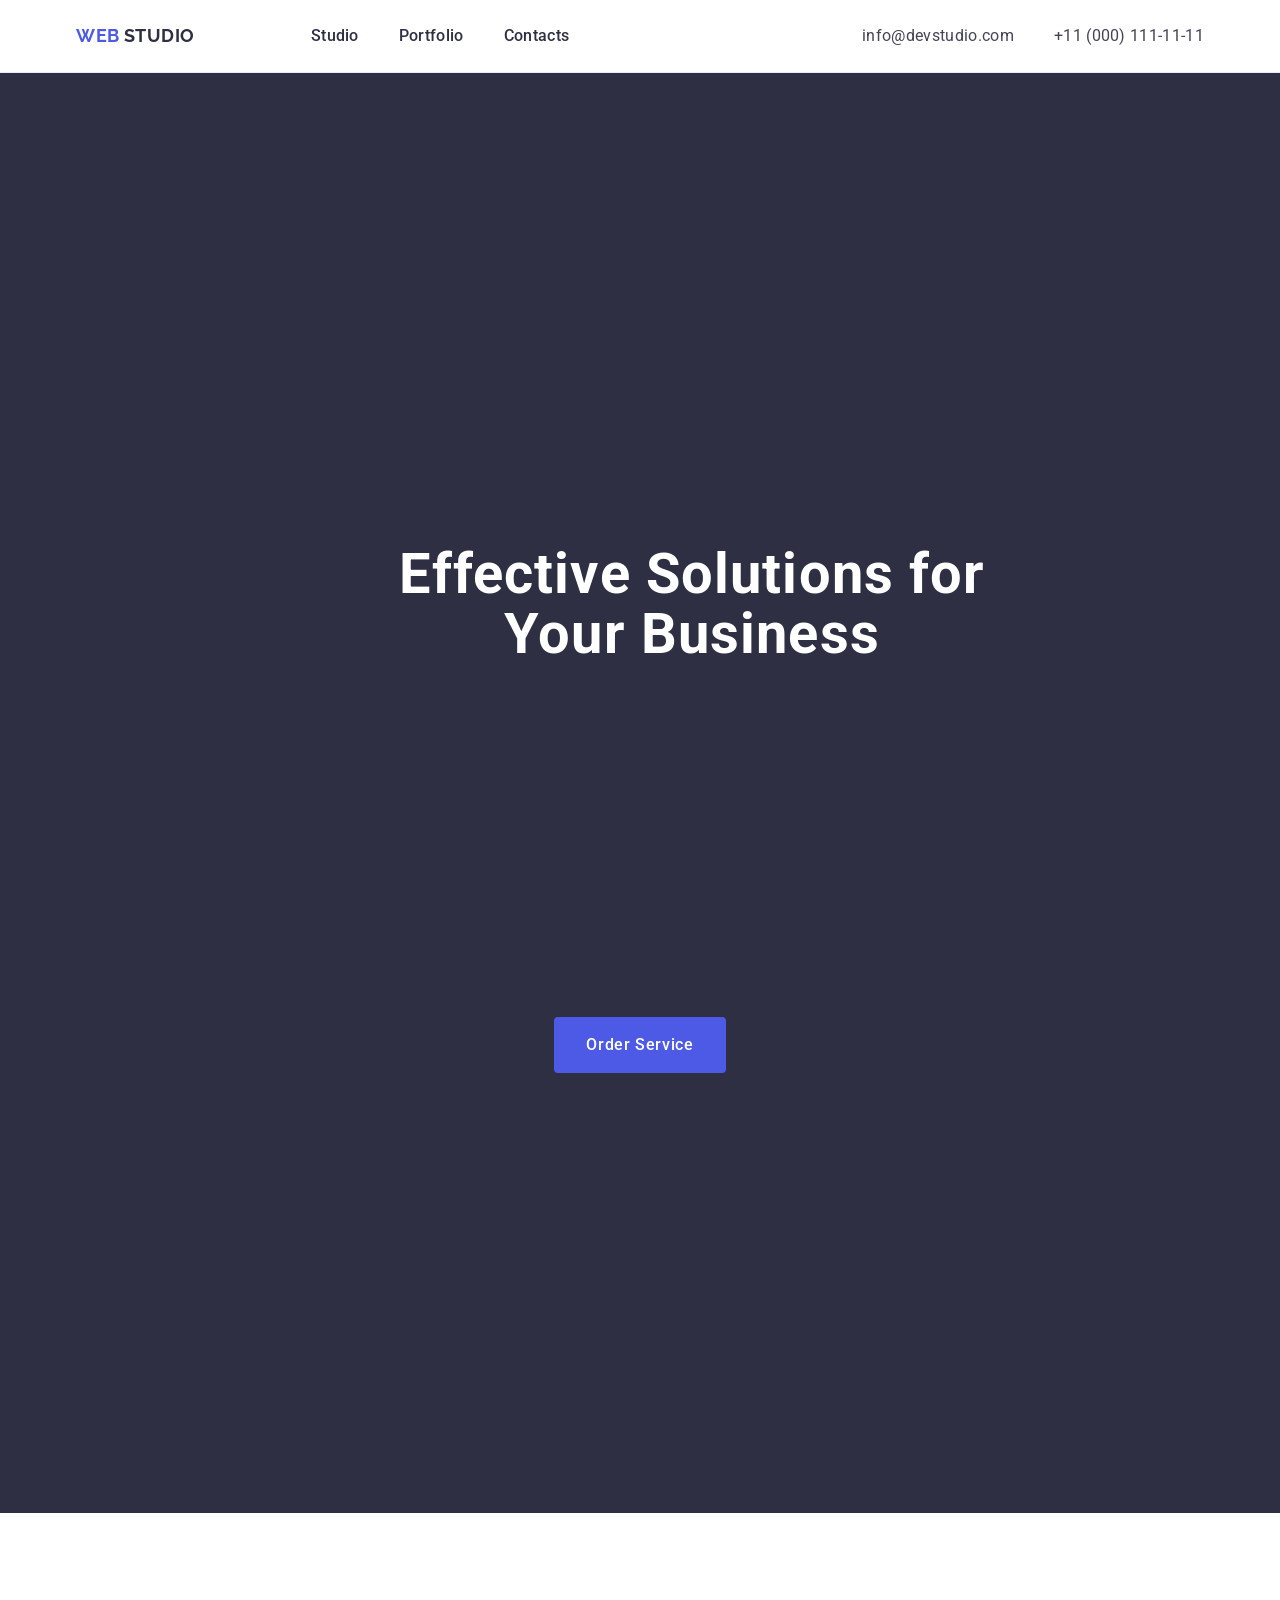
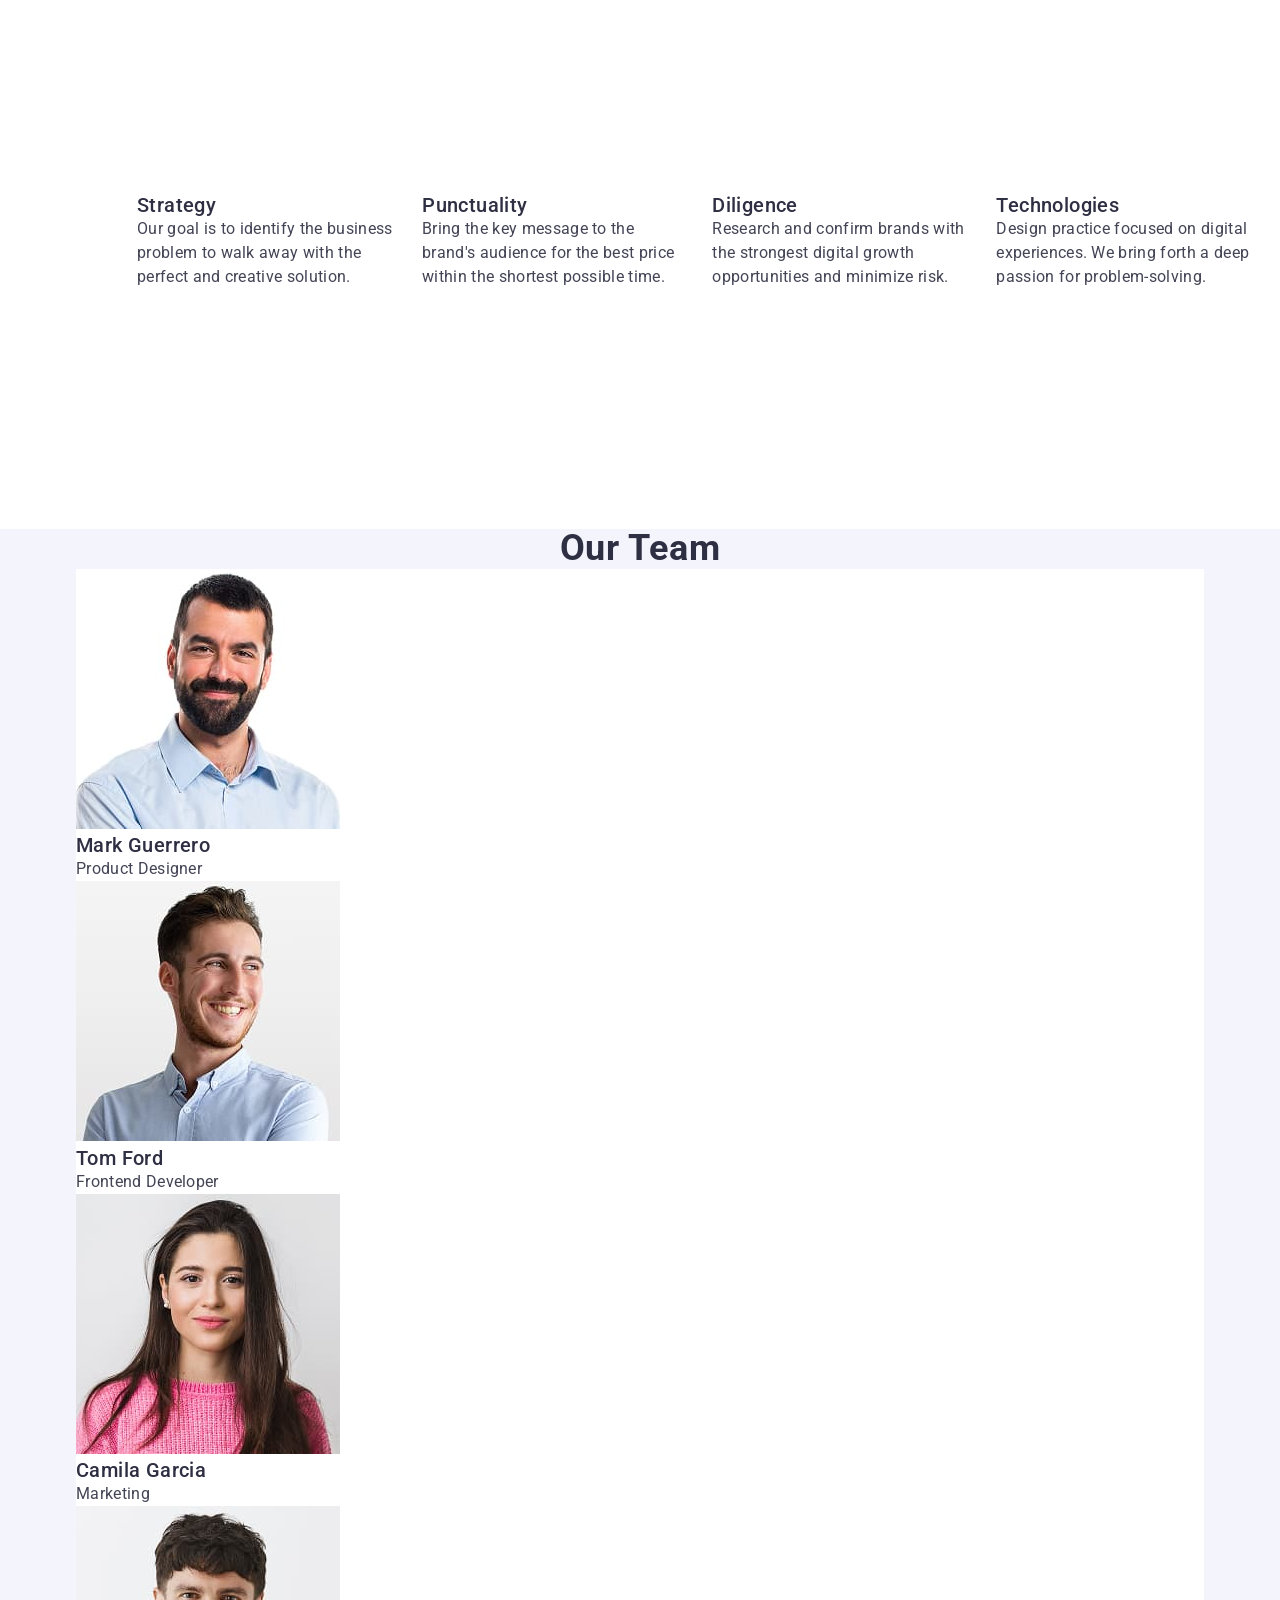
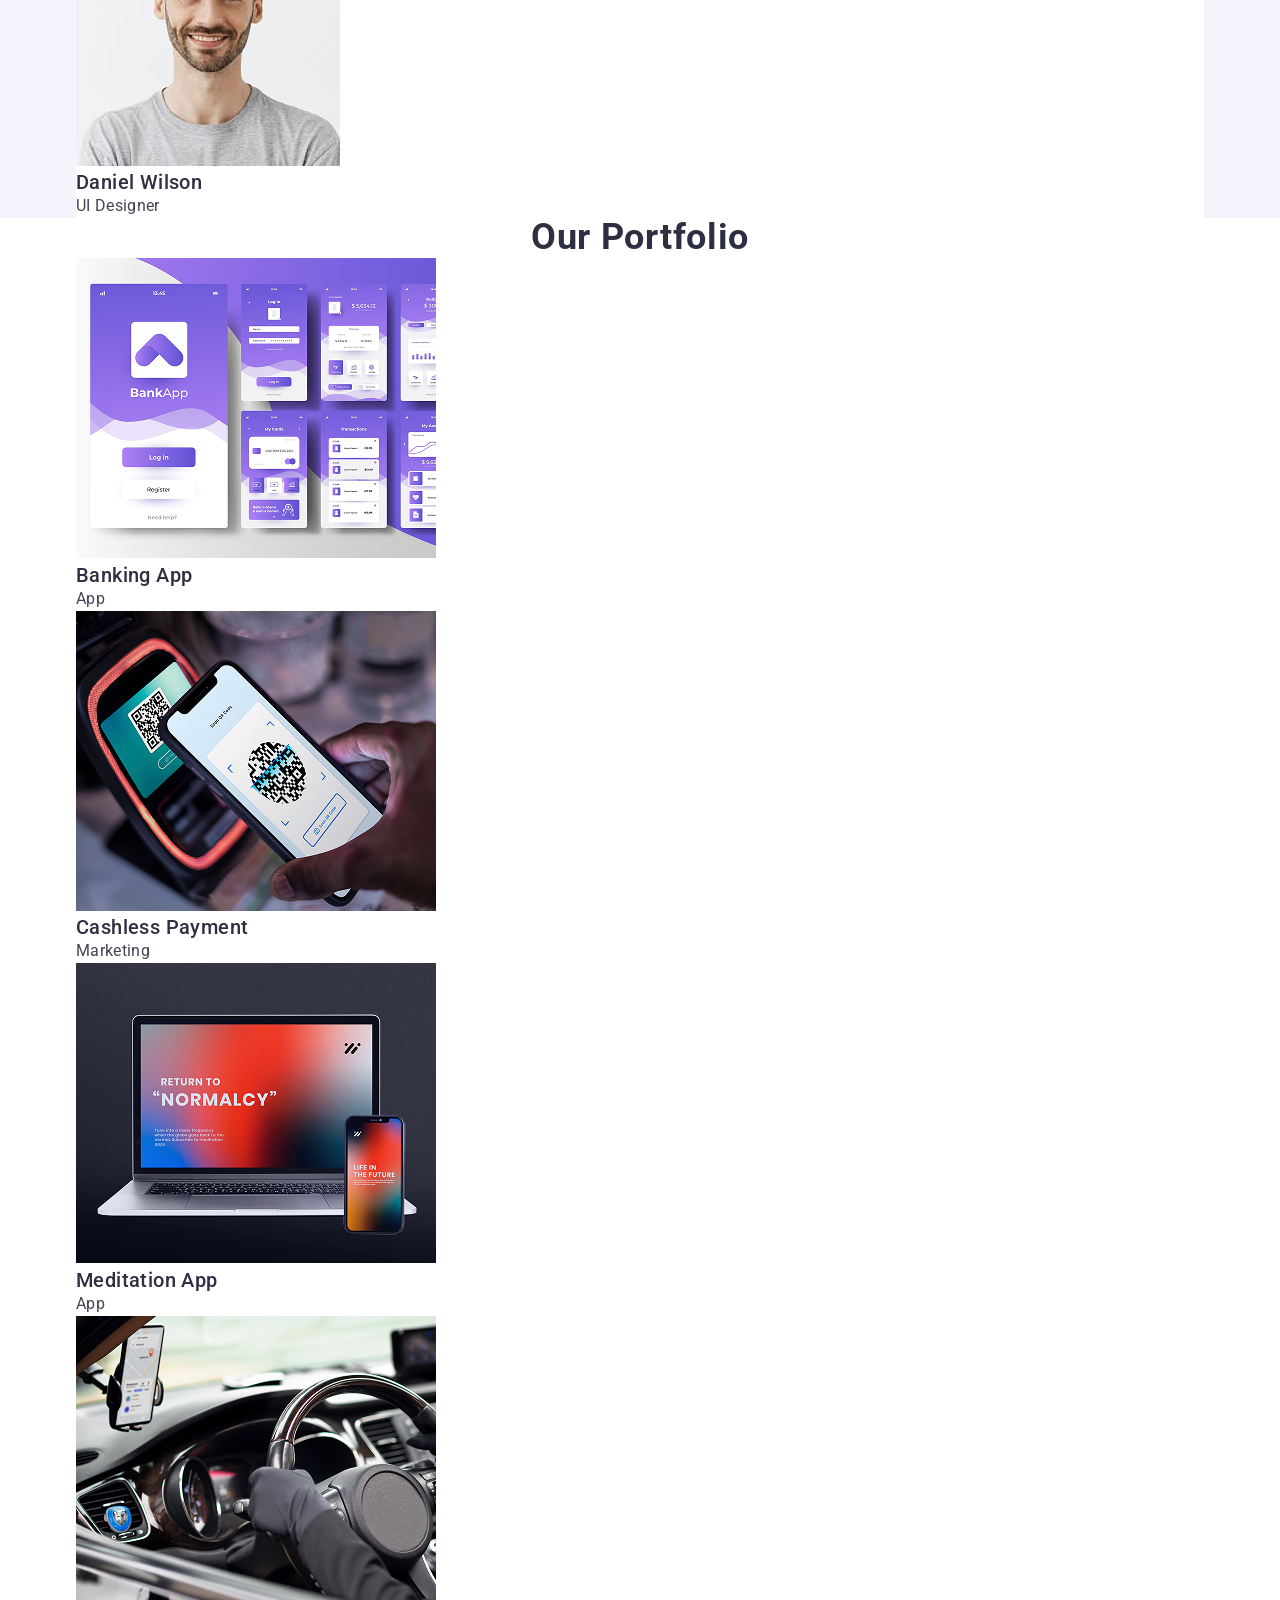
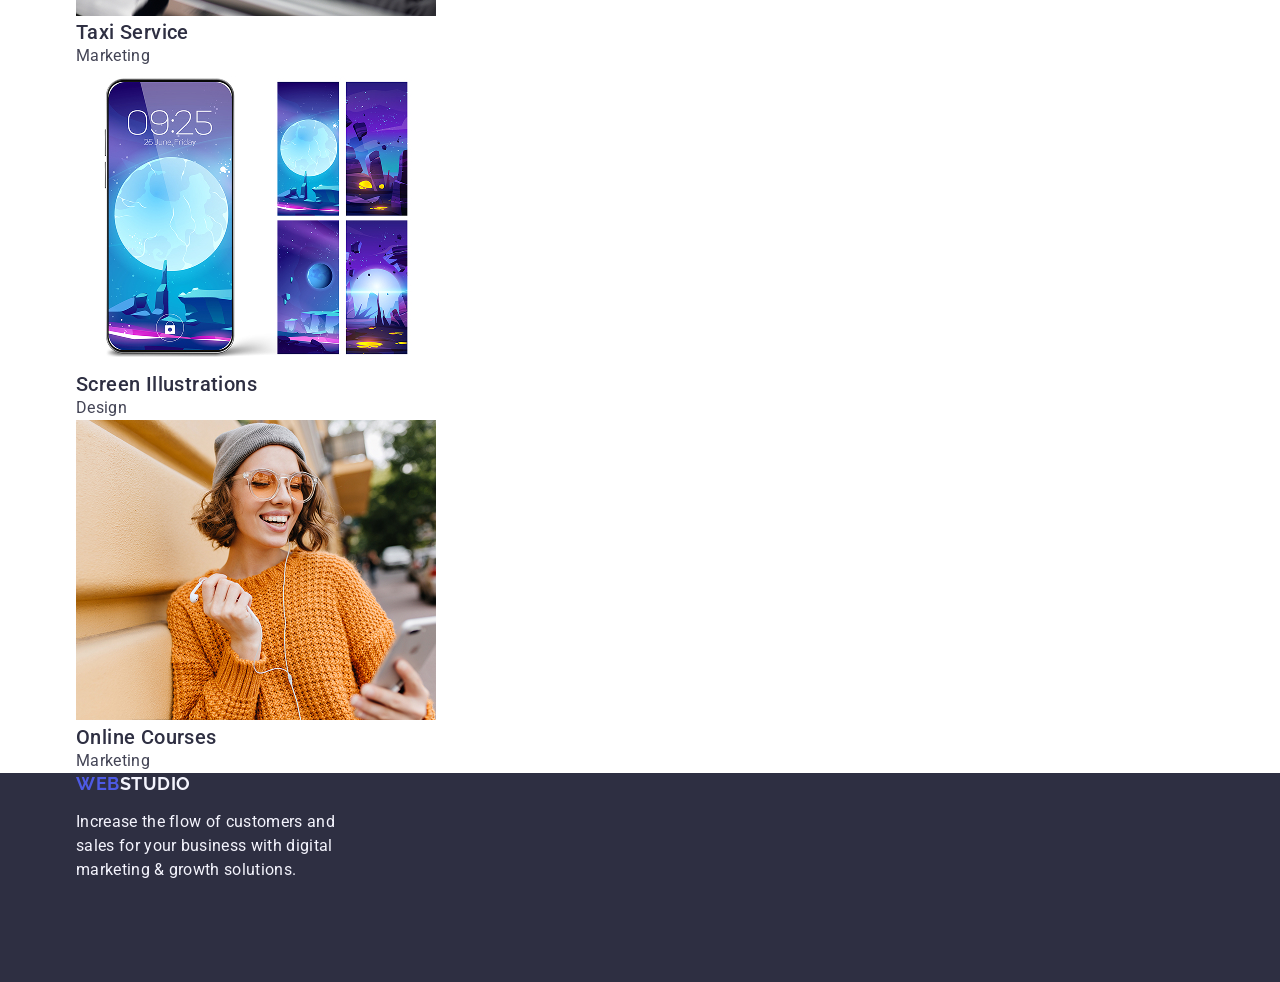
==== index.html @ 5f717f4a "semy final" ====
<!DOCTYPE html>
<html lang="en">
<head>
  <meta charset="UTF-8">
  <meta name="viewport" content="width=device-width, initial-scale=1.0">
  <title>WebStudio</title>

  <link rel="stylesheet" 
  href="https://cdnjs.cloudflare.com/ajax/libs/modern-normalize/3.0.1/modern-normalize.min.css" 
  integrity="sha512-q6WgHqiHlKyOqslT/lgBgodhd03Wp4BEqKeW6nNtlOY4quzyG3VoQKFrieaCeSnuVseNKRGpGeDU3qPmabCANg==" 
  crossorigin="anonymous" 
  referrerpolicy="no-referrer" > 

  <link rel="preconnect" 
  href="https://fonts.googleapis.com">
  <link rel="preconnect" 
  href="https://fonts.gstatic.com" crossorigin>
  <link href="https://fonts.googleapis.com/css2?family=Raleway:wght@700&family=Roboto:wght@700&display=swap" 
  rel="stylesheet" >   

  <link rel="stylesheet" href="./css/styles.css">
</head> 
<body>

  
  <header class="page-header">      
    <div class="header-container container">       
    <nav class="header-nav">
    <a class="logo header-logo"
    href="./index.html">Web<span class="logo-part">Studio</span></a>

  <ul class="nav-list">
    <li class="nav-item"><a class="nav-link" href="./index.html">Studio</a></li>
    <li class="nav-item"><a class="nav-link" href="">Portfolio</a></li>
    <li class="nav-item"><a class="nav-link" href="">Contacts</a></li>
  </ul>                                                 
    </nav>
      <address class="contacts">
        <ul class="contacts-list"> 
          <li class="contacts-item"><a class="contacts-link" href="mailto:info@devstudio.com">info@devstudio.com</a></li>
          <li class="contacts-item"><a class="contacts-link" href="tel:+110001111111">+11 (000) 111-11-11</a></li>
        </ul>                                
        </address>   
    </div>
  </header>
  
<main>

<section class="main-title" >
<div class="main-container container">
  <h1 class="main-title-section">Effective Solutions for Your Business</h1>
  <button class="main-button" 
  type="button">Order Service</button>
</div>
</section>

<section class="text-advantages">
  <div class="future-container container">
  <h2 class="nothing-text">advantages</h2>
    <ul class="text-advantages">
    <li class="future-container">
        <h3 class="seconde-style">Strategy</h3>
        <p class="seconde-style-text">Our goal is to identify the business
        problem to walk away with the perfect and creative solution.</p>
    </li>
    <li>
        <h3 class="seconde-style">Punctuality</h3>
        <p class="seconde-style-text">Bring the key message to the brand's audience for the best price within the shortest possible time.</p>
    </li>
    <li>
        <h3 class="seconde-style">Diligence</h3>
        <p class="seconde-style-text">Research and confirm brands with the strongest digital growth opportunities and minimize risk.</p>
    </li>
    <li>
        <h3 class="seconde-style">Technologies</h3>
        <p class="seconde-style-text">Design practice focused on digital experiences. We bring forth a deep passion for problem-solving.</p>
    </li>
  </ul>
  </div>
</section>



<section class="team-section">
<div class="container">
<h2 class="team-main-style">Our Team</h2>

<ul>
  <li class="team-back"><img src="./images/mark.jpg" 
    alt="Mark Guerrero" width="264" height="260">
    <h3 class="team-chapter">Mark Guerrero</h3>
    <p class="team-name">Product Designer</p>
    </li>

    <li class="team-back"><img src="./images/tom.jpg" 
      alt="Tom Ford" width="264" height="260">
    <h3 class="team-chapter">Tom Ford</h3>
    <p class="team-name">Frontend Developer</p>
  </li>

  <li class="team-back"><img src="./images/camila.jpg" 
    alt="Camila Garcia" width="264" height="260">
    <h3 class="team-chapter">Camila Garcia</h3>
    <p class="team-name">Marketing</p>
  </li>

  <li class="team-back"><img src="./images/daniel.jpg" 
    alt="Daniel Wilson" width="264" height="260">
    <h3 class="team-chapter">Daniel Wilson</h3>
    <p class="team-name">UI Designer</p>
  </li>
</ul>
</div>
</section>


<section class="portfolio-section">
  <div class="container">
  <h2 class="portfolio-style">Our Portfolio</h2>

  <ul>
    <li class="back-portfolio">
      <img src="./images/banking.jpg" 
      alt="banking" width="360" height="300">
      <h3 class="portfolio-discription">Banking App</h3>
      <p class="portfolio-name">App</p>
    </li>

    <li class="back-portfolio">
      <img src="./images/peyment.jpg" 
      alt="QR scaner" width="360" height="300">
      <h3 class="portfolio-discription">Cashless Payment</h3>
      <p class="portfolio-name">Marketing</p>
    </li>

    <li class="back-portfolio">
      <img src="./images/meditation.jpg" 
      alt="notebook" width="360" height="300">
      <h3 class="portfolio-discription">Meditation App</h3>
      <p class="portfolio-name">App</p>
    </li>
    <li class="back-portfolio">
      <img src="./images/taxi.jpg" 
      alt="taxi driver" width="360" height="300">
      <h3 class="portfolio-discription">Taxi Service</h3>
      <p class="portfolio-name">Marketing</p>
    </li>
    <li class="back-portfolio">
      <img src="./images/screen.jpg" 
      alt="smartphone" width="360" height="300">
      <h3 class="portfolio-discription">Screen Illustrations</h3>
      <p class="portfolio-name">Design</p>
    </li>
    <li class="back-portfolio">
      <img src="./images/online.jpg" 
      alt="girl with smartphone" width="360" height="300">
      <h3 class="portfolio-discription">Online Courses</h3>
      <p class="portfolio-name">Marketing</p>
    </li>

  </ul>
  </div>
</section>


</main>

  <footer class="page-footer">

  <div class="container">

    <a class="logo footer-logo"
      href="./index.html">Web<span 
      class="logo-part">Studio</span></a>

    <p class="footer-text">Increase the flow of customers and sales for your business with digital marketing & growth solutions.</p>
  </div>
  </footer>

</body>
</html>
---- css/styles.css ----
/* Скидання стилів */
p,h1,h2,h3,h4,h5,h6 {
    margin: 0;
}

*,
*::before,
*::after {
    box-sizing: border-box;
}

ul,
ol {
    list-style-type: none;
    margin: 0;
    padding: 0;
}

a {
    text-decoration: none;
}

/* Базові стилі */
body {
    font-family: "Roboto", sans-serif;
    color: #434455;
    background-color: #fff;
}

.container {
    max-width: 1158px;
    width: 100%;
    padding: 0 15px;
    margin: 0 auto;
}

.future-container.container {
min-width: 1128px;
}

/* Логотип */
.logo {
    font-family: "Raleway", sans-serif;
    font-weight: 700;
    font-size: 18px;
    line-height: 1.17;
    letter-spacing: 0.03em;
    text-transform: uppercase;
    color: #4d5ae5;
}

.logo.header-logo {
    padding: 24px 0;
    margin-right: 76px;
}

.header-logo .logo-part {
    color: #2e2f42;
    display: inline-block;
    /* потрібно, якщо задавати відступи */
    margin-left: 4px;
}

.footer-logo .logo-part {
    color: #f4f4fd;
}

/* Шапка */
.page-header {
    border-bottom: 1px solid #e7e9fc;
}

.header-container {
    display: flex;
    align-items: center;
    justify-content: space-between;
    max-width: 1158px;
    width: 100%;
    margin: 0 auto;
    padding: 0 15px;
}

.header-nav {
    display: flex;
    align-items: center;
    gap: 40px;
}

.nav-list {
    display: flex;
    align-items: center;
    gap: 40px;
}

.nav-link {
    font-weight: 500;
    font-size: 16px;
    line-height: 1.5;
    letter-spacing: 0.02em;
    color: #2e2f42;
    display: block;
    padding: 24px 0;
}

.nav-link:hover,
.nav-link:focus {
    color: #404BBF;
}

/* Контакти */
.contacts {
    font-style: normal;
    margin-left: auto;
}

.contacts-list {
    display: flex;
    align-items: center;
    gap: 40px;
}

.contacts-link {
    font-size: 16px;
    line-height: 1.5;
    letter-spacing: 0.02em;
    color: #434455;
    display: block;
    padding: 24px 0;
}

.contacts-link:hover,
.contacts-link:focus {
    color: #404BBF;
}

/* Головний заголовок */
.main-title {
    background: #2e2f42;
    font-weight: 700;
    font-size: 56px;
    line-height: 1.07;
    letter-spacing: 0.02em;
    text-align: center;
    color: #fff;
    min-width: 496px;
    width: 100%;
    margin: 0 auto;
    height: 1440px;
}

.main-title-section {
    font-size: 56px;
    font-weight: 700;
    line-height: 1.07;
    letter-spacing: 0.02em;
    text-align: center;
    color: #fff;
    padding: 472px 188px 472px 292px;
    height: 120px;
    margin: 0 auto;
}

/* Кнопка */
.main-button {
    font-family: "Roboto", sans-serif;
    font-weight: 500;
    font-size: 16px;
    line-height: 1.5;
    cursor: pointer;
    letter-spacing: 0.04em;
    color: #fff;
    background-color: #4d5ae5;
    display: block;
    margin: 0 auto;
    padding: 16px 32px;
    border-radius: 4px;
    border: none;
    min-width: 169px;
    height: 56px;
}

.nothing-text {
    visibility: hidden;
}

.text-advantages {
display: flex;
align-items: baseline;
gap: 24px;
flex-basis: calc((100% - 72px) / 4);
}

.main-button:hover,
.main-button:focus {
    background-color: #404BBF;
}

.future-container {
    padding-top: 120px;
    padding-bottom: 120px;
    margin-right: 0;
}
/* Тексти */
.portfolio-style,
.team-main-style,
.nothing-text {
    font-weight: 700;
    font-size: 36px;
    line-height: 1.11;
    letter-spacing: 0.02em;
    text-align: center;
    color: #2e2f42;
    text-transform: capitalize;
}

.portfolio-discription,
.team-chapter,
.seconde-style {
    font-weight: 500;
    font-size: 20px;
    line-height: 1.2;
    letter-spacing: 0.02em;
    color: #2e2f42;
}

.portfolio-name,
.text-advantages,
.team-name,
.footer-text {
    font-weight: 400;
    font-size: 16px;
    line-height: 1.5;
    letter-spacing: 0.02em;
}

.portfolio-name,
.text-advantages,
.team-name {
    color: #434455;

}

/* Секції */
.team-section {
    background-color: #f4f4fd;
}

.team-back {
    background-color: #fff;
}

.back-portfolio {
    background: #fff;
}

.page-footer {
    background: #2e2f42;
}

.logo .footer-logo {
    padding-top: 100px;
}

.footer-text {
    color: #f4f4fd;  
    max-width: 264px;
    padding-bottom: 100px;
    margin-top: 16px;
    
}
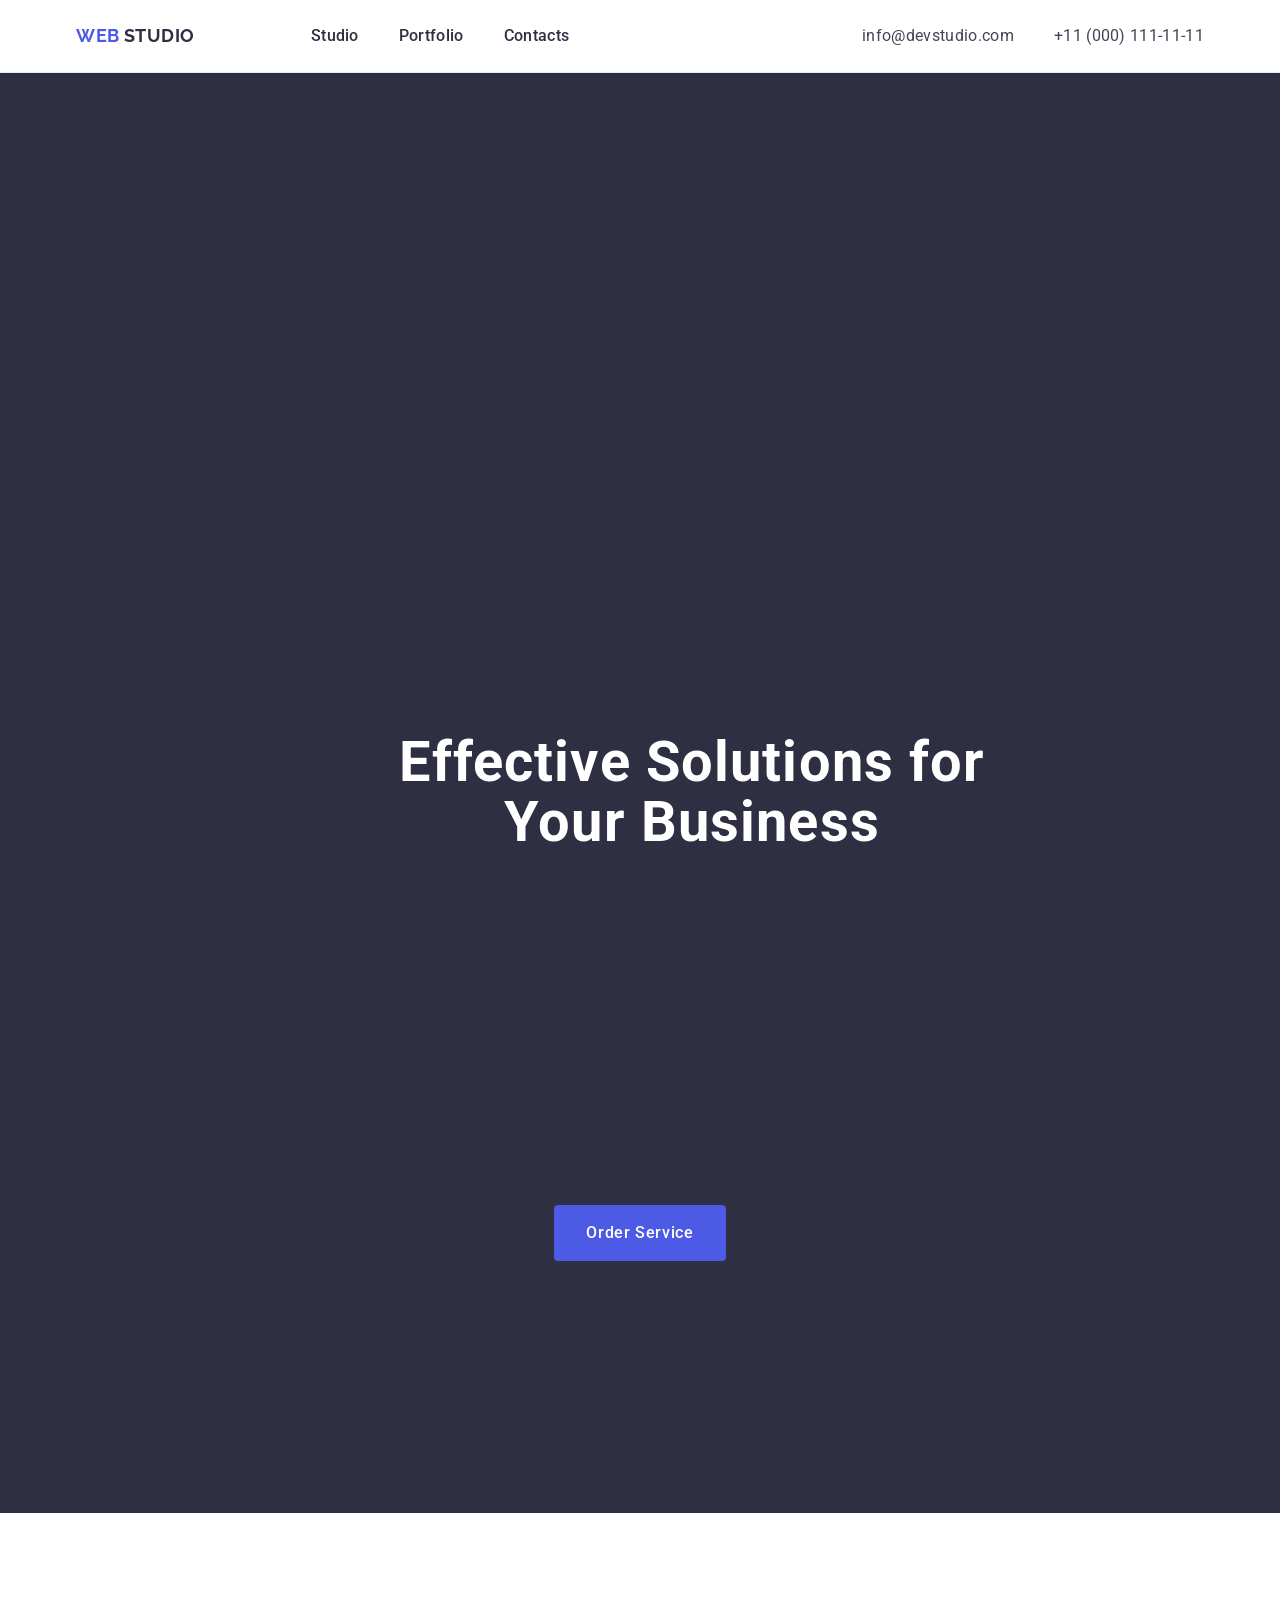
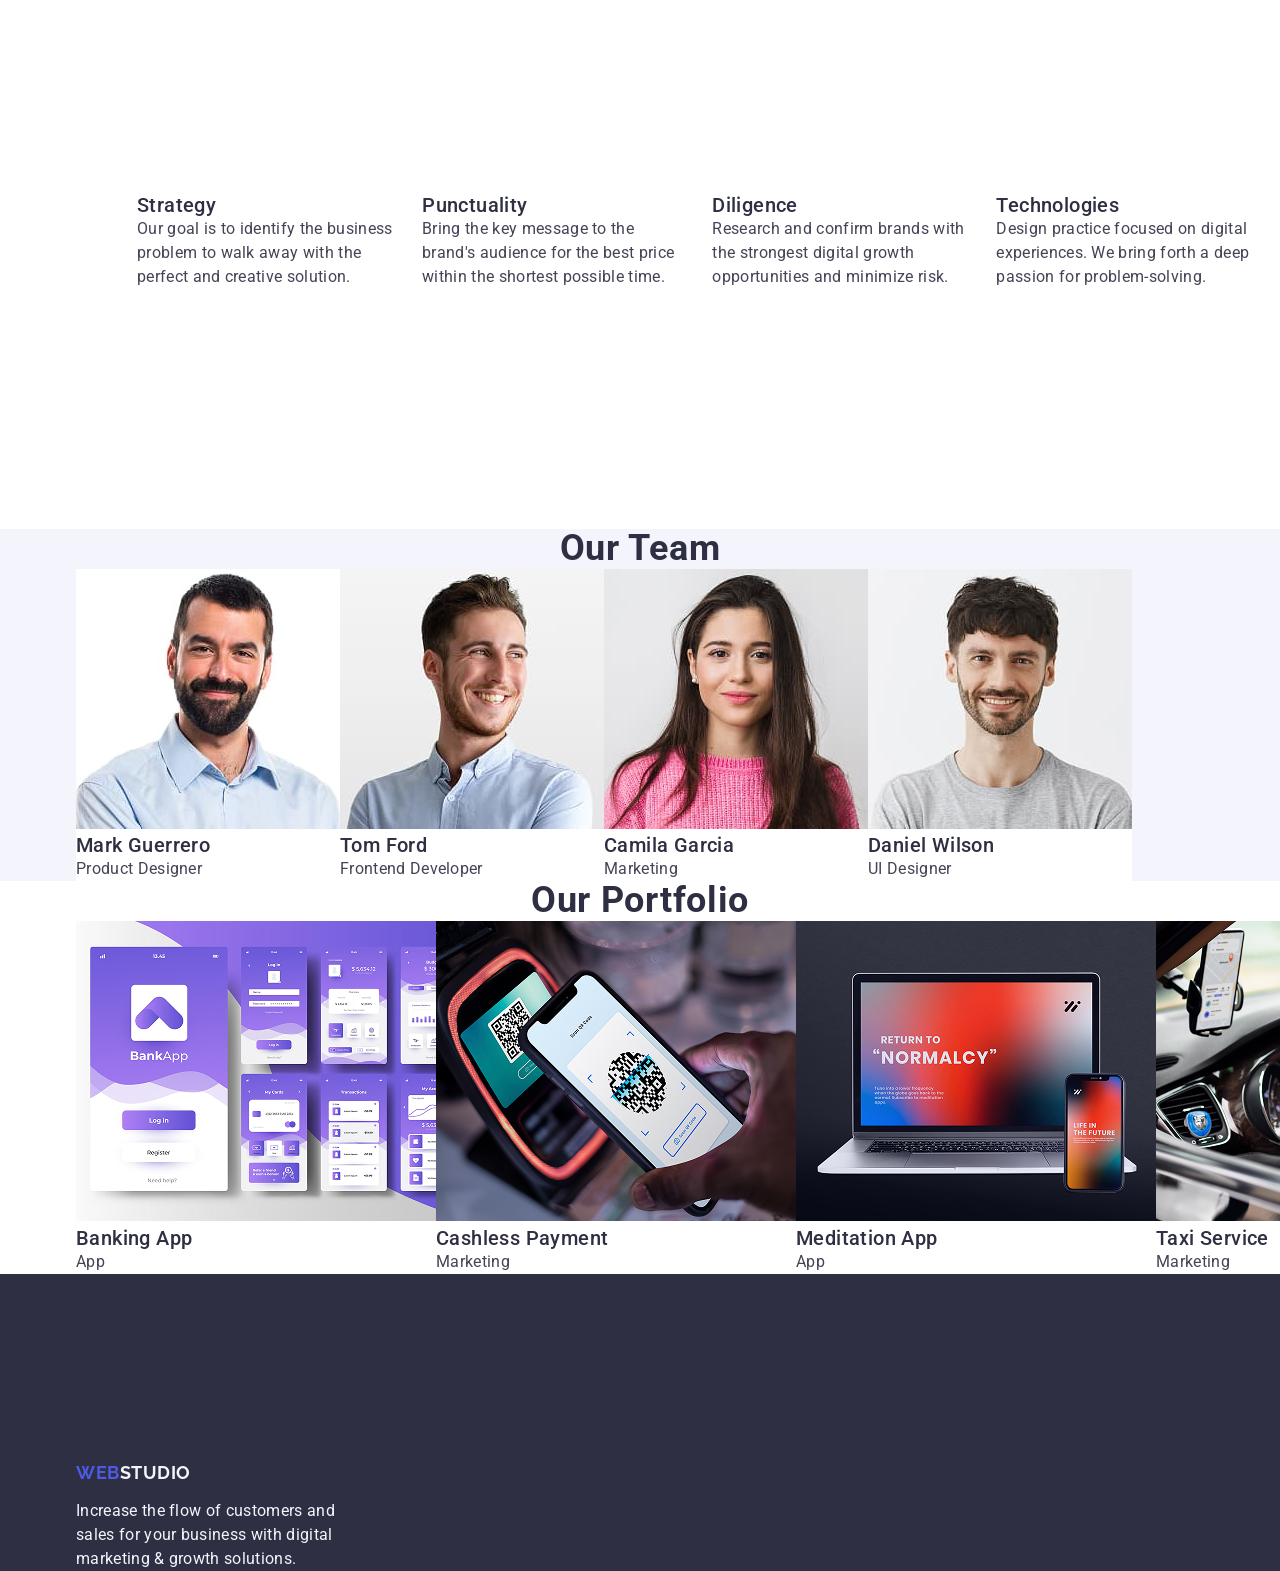
==== commit 3a1df60f: "litle" ====
--- a/index.html
+++ b/index.html
@@ -85,7 +85,7 @@
 <div class="container">
 <h2 class="team-main-style">Our Team</h2>
 
-<ul>
+<ul class="team-all">
   <li class="team-back"><img src="./images/mark.jpg" 
     alt="Mark Guerrero" width="264" height="260">
     <h3 class="team-chapter">Mark Guerrero</h3>
@@ -118,7 +118,7 @@
   <div class="container">
   <h2 class="portfolio-style">Our Portfolio</h2>
 
-  <ul>
+  <ul class="portfolio-all">
     <li class="back-portfolio">
       <img src="./images/banking.jpg" 
       alt="banking" width="360" height="300">
--- a/css/styles.css
+++ b/css/styles.css
@@ -146,6 +146,9 @@
     width: 100%;
     margin: 0 auto;
     height: 1440px;
+    padding-top: 188px;
+    padding-bottom: 188px;
+        
 }
 
 .main-title-section {
@@ -158,6 +161,7 @@
     padding: 472px 188px 472px 292px;
     height: 120px;
     margin: 0 auto;
+    min-width: 496px;
 }
 
 /* Кнопка */
@@ -244,27 +248,36 @@
 .team-section {
     background-color: #f4f4fd;
 }
-
+.team-all{
+    display: flex;
+}
 .team-back {
     background-color: #fff;
 }
 
+.portfolio-all {
+display: flex;
+flex-wrap: ;
+}
+
 .back-portfolio {
     background: #fff;
 }
 
 .page-footer {
     background: #2e2f42;
+    padding-top: 188px;
+    
 }
 
 .logo .footer-logo {
     padding-top: 100px;
+    padding-bottom: 100px;
 }
 
 .footer-text {
     color: #f4f4fd;  
     max-width: 264px;
-    padding-bottom: 100px;
     margin-top: 16px;
     
 }
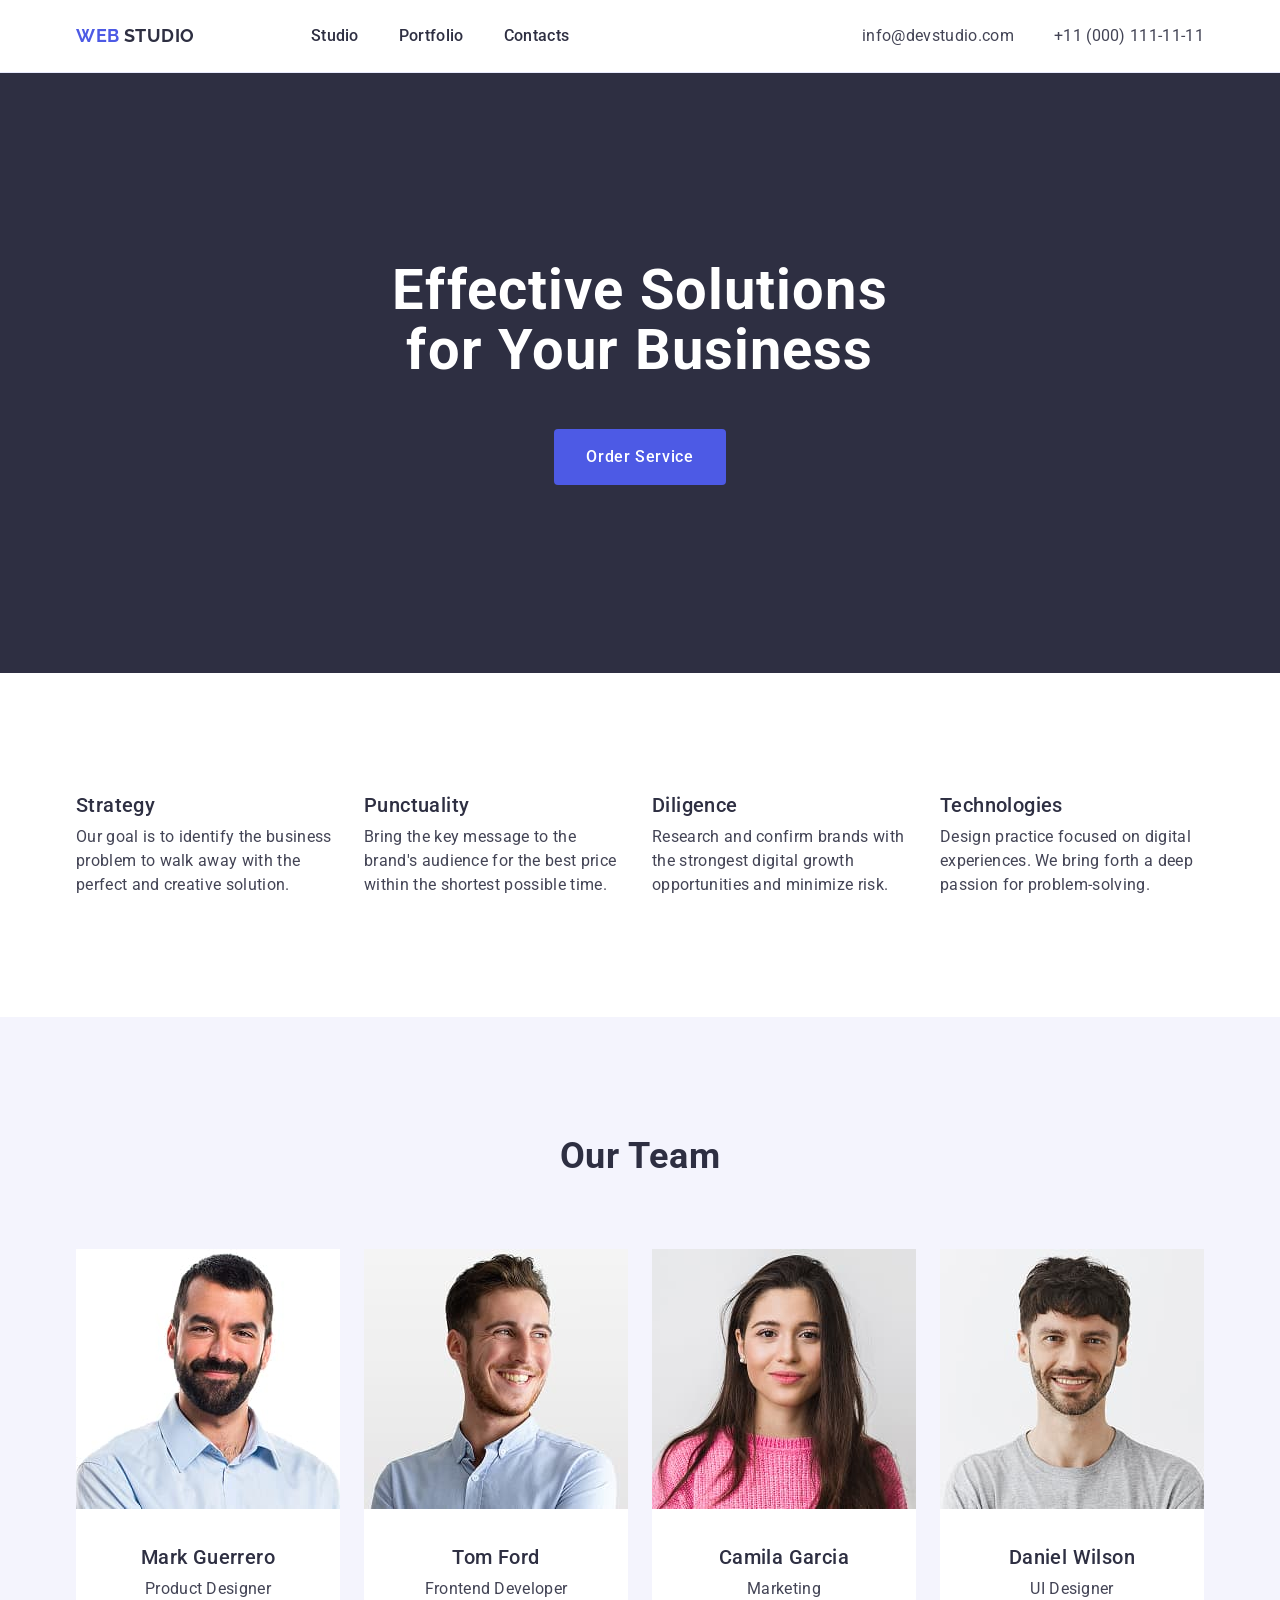
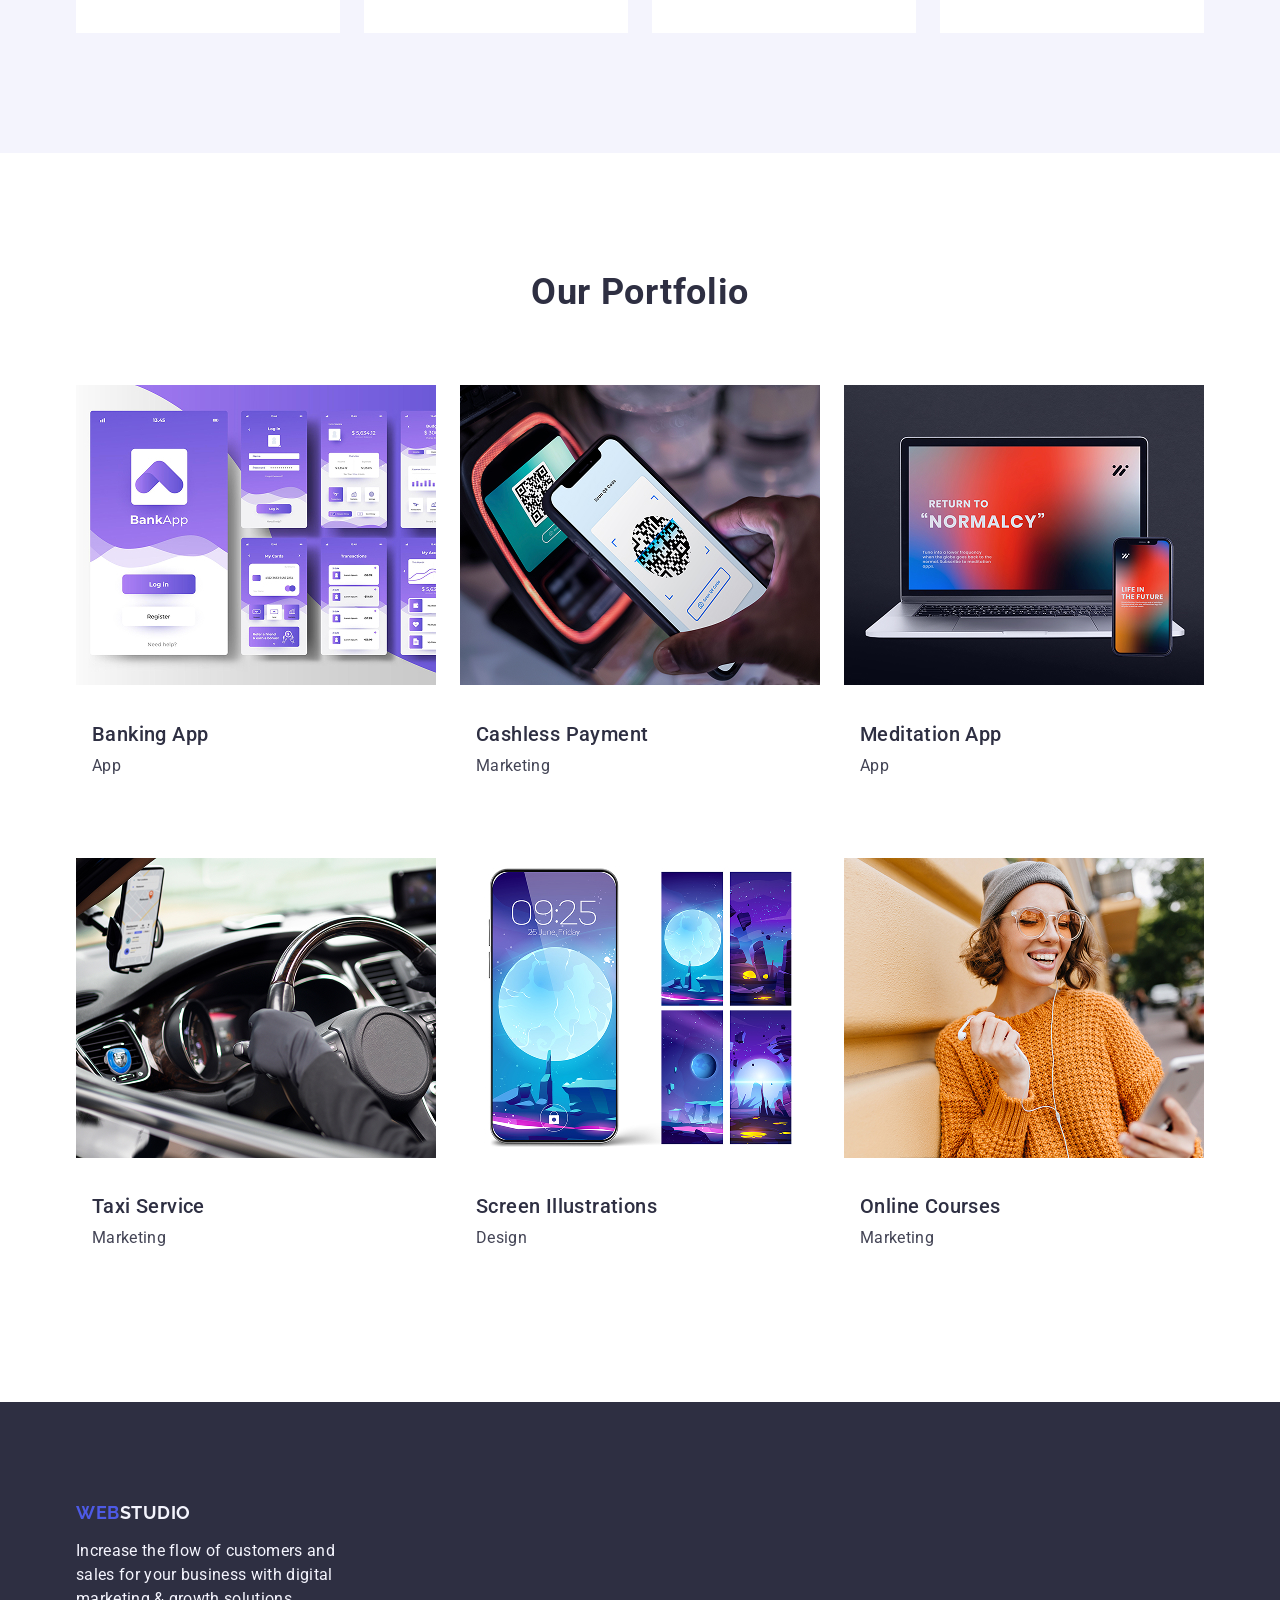
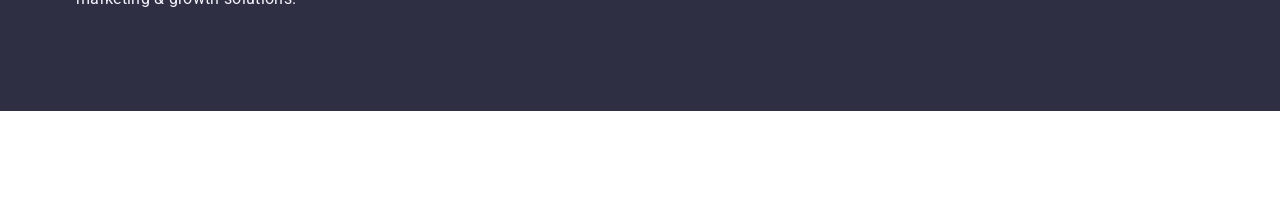
==== commit fa316726: "finish-3" ====
--- a/index.html
+++ b/index.html
@@ -15,7 +15,7 @@
   href="https://fonts.googleapis.com">
   <link rel="preconnect" 
   href="https://fonts.gstatic.com" crossorigin>
-  <link href="https://fonts.googleapis.com/css2?family=Raleway:wght@700&family=Roboto:wght@700&display=swap" 
+  <link href="https://fonts.googleapis.com/css2?family=Raleway:wght@700&family=Roboto:wght@400;500;700&display=swap" 
   rel="stylesheet" >   
 
   <link rel="stylesheet" href="./css/styles.css">
@@ -46,39 +46,38 @@
   
 <main>
 
-<section class="main-title" >
+<section class="main-title-section" >
 <div class="main-container container">
-  <h1 class="main-title-section">Effective Solutions for Your Business</h1>
+  <h1 class="main-title">Effective Solutions for Your Business</h1>
   <button class="main-button" 
   type="button">Order Service</button>
 </div>
 </section>
 
-<section class="text-advantages">
-  <div class="future-container container">
-  <h2 class="nothing-text">advantages</h2>
+<section class="text-advantages-section">
+  <div class="container">
+  <h2 class="visually-hidden">advantages</h2>
     <ul class="text-advantages">
     <li class="future-container">
         <h3 class="seconde-style">Strategy</h3>
         <p class="seconde-style-text">Our goal is to identify the business
         problem to walk away with the perfect and creative solution.</p>
     </li>
-    <li>
+    <li class="future-container">
         <h3 class="seconde-style">Punctuality</h3>
         <p class="seconde-style-text">Bring the key message to the brand's audience for the best price within the shortest possible time.</p>
     </li>
-    <li>
+    <li class="future-container">
         <h3 class="seconde-style">Diligence</h3>
         <p class="seconde-style-text">Research and confirm brands with the strongest digital growth opportunities and minimize risk.</p>
     </li>
-    <li>
+    <li class="future-container">
         <h3 class="seconde-style">Technologies</h3>
         <p class="seconde-style-text">Design practice focused on digital experiences. We bring forth a deep passion for problem-solving.</p>
     </li>
   </ul>
   </div>
 </section>
-
 
 
 <section class="team-section">
@@ -88,26 +87,34 @@
 <ul class="team-all">
   <li class="team-back"><img src="./images/mark.jpg" 
     alt="Mark Guerrero" width="264" height="260">
-    <h3 class="team-chapter">Mark Guerrero</h3>
-    <p class="team-name">Product Designer</p>
+    <div class="team-box">
+      <h3 class="team-chapter">Mark Guerrero</h3>
+      <p class="team-name">Product Designer</p>
+    </div>
     </li>
 
     <li class="team-back"><img src="./images/tom.jpg" 
       alt="Tom Ford" width="264" height="260">
-    <h3 class="team-chapter">Tom Ford</h3>
-    <p class="team-name">Frontend Developer</p>
+    <div class="team-box">
+      <h3 class="team-chapter">Tom Ford</h3>
+      <p class="team-name">Frontend Developer</p>
+    </div>
   </li>
 
   <li class="team-back"><img src="./images/camila.jpg" 
     alt="Camila Garcia" width="264" height="260">
-    <h3 class="team-chapter">Camila Garcia</h3>
-    <p class="team-name">Marketing</p>
+    <div class="team-box">
+      <h3 class="team-chapter">Camila Garcia</h3>
+      <p class="team-name">Marketing</p>
+    </div>
   </li>
 
   <li class="team-back"><img src="./images/daniel.jpg" 
     alt="Daniel Wilson" width="264" height="260">
-    <h3 class="team-chapter">Daniel Wilson</h3>
-    <p class="team-name">UI Designer</p>
+    <div class="team-box">
+      <h3 class="team-chapter">Daniel Wilson</h3>
+      <p class="team-name">UI Designer</p>
+    </div>
   </li>
 </ul>
 </div>
@@ -122,40 +129,52 @@
     <li class="back-portfolio">
       <img src="./images/banking.jpg" 
       alt="banking" width="360" height="300">
-      <h3 class="portfolio-discription">Banking App</h3>
-      <p class="portfolio-name">App</p>
+      <div class="portfolio-box">
+        <h3 class="portfolio-discription">Banking App</h3>
+        <p class="portfolio-name">App</p>
+      </div>
     </li>
 
     <li class="back-portfolio">
       <img src="./images/peyment.jpg" 
       alt="QR scaner" width="360" height="300">
-      <h3 class="portfolio-discription">Cashless Payment</h3>
-      <p class="portfolio-name">Marketing</p>
+      <div class="portfolio-box">
+        <h3 class="portfolio-discription">Cashless Payment</h3>
+        <p class="portfolio-name">Marketing</p>
+      </div>
     </li>
 
     <li class="back-portfolio">
       <img src="./images/meditation.jpg" 
       alt="notebook" width="360" height="300">
-      <h3 class="portfolio-discription">Meditation App</h3>
-      <p class="portfolio-name">App</p>
+      <div class="portfolio-box">
+        <h3 class="portfolio-discription">Meditation App</h3>
+        <p class="portfolio-name">App</p>
+      </div>
     </li>
     <li class="back-portfolio">
       <img src="./images/taxi.jpg" 
       alt="taxi driver" width="360" height="300">
-      <h3 class="portfolio-discription">Taxi Service</h3>
-      <p class="portfolio-name">Marketing</p>
+      <div class="portfolio-box">
+        <h3 class="portfolio-discription">Taxi Service</h3>
+        <p class="portfolio-name">Marketing</p>
+      </div>
     </li>
     <li class="back-portfolio">
       <img src="./images/screen.jpg" 
       alt="smartphone" width="360" height="300">
-      <h3 class="portfolio-discription">Screen Illustrations</h3>
-      <p class="portfolio-name">Design</p>
+      <div class="portfolio-box">
+        <h3 class="portfolio-discription">Screen Illustrations</h3>
+        <p class="portfolio-name">Design</p>
+      </div>
     </li>
     <li class="back-portfolio">
       <img src="./images/online.jpg" 
       alt="girl with smartphone" width="360" height="300">
-      <h3 class="portfolio-discription">Online Courses</h3>
-      <p class="portfolio-name">Marketing</p>
+      <div class="portfolio-box">
+        <h3 class="portfolio-discription">Online Courses</h3>
+        <p class="portfolio-name">Marketing</p>
+      </div>
     </li>
 
   </ul>
@@ -166,14 +185,13 @@
 </main>
 
   <footer class="page-footer">
-
   <div class="container">
-
-    <a class="logo footer-logo"
-      href="./index.html">Web<span 
-      class="logo-part">Studio</span></a>
-
-    <p class="footer-text">Increase the flow of customers and sales for your business with digital marketing & growth solutions.</p>
+    <div class="footer-box">
+      <a class="logo footer-logo"
+        href="./index.html">Web<span
+        class="logo-part">Studio</span></a>
+      <p class="footer-text">Increase the flow of customers and sales for your business with digital marketing & growth solutions.</p>
+    </div>
   </div>
   </footer>
 
--- a/css/styles.css
+++ b/css/styles.css
@@ -134,7 +134,7 @@
 }
 
 /* Головний заголовок */
-.main-title {
+.main-title-section {
     background: #2e2f42;
     font-weight: 700;
     font-size: 56px;
@@ -142,26 +142,24 @@
     letter-spacing: 0.02em;
     text-align: center;
     color: #fff;
-    min-width: 496px;
     width: 100%;
     margin: 0 auto;
-    height: 1440px;
+    max-width: 1440px;
     padding-top: 188px;
     padding-bottom: 188px;
         
 }
 
-.main-title-section {
+.main-title {
     font-size: 56px;
     font-weight: 700;
     line-height: 1.07;
     letter-spacing: 0.02em;
     text-align: center;
     color: #fff;
-    padding: 472px 188px 472px 292px;
-    height: 120px;
-    margin: 0 auto;
-    min-width: 496px;
+    margin: 0 auto;
+    max-width: 496px;
+    margin-bottom: 48px;
 }
 
 /* Кнопка */
@@ -183,15 +181,24 @@
     height: 56px;
 }
 
-.nothing-text {
-    visibility: hidden;
-}
+.visually-hidden {
+        position: absolute;
+        width: 1px;
+        height: 1px;
+        margin: -1px;
+        border: 0;
+        padding: 0;
+        white-space: nowrap;
+        clip-path: inset(100%);
+        clip: rect(0, 0, 0, 0);
+        overflow: hidden;
+    }
 
 .text-advantages {
 display: flex;
 align-items: baseline;
 gap: 24px;
-flex-basis: calc((100% - 72px) / 4);
+
 }
 
 .main-button:hover,
@@ -200,10 +207,10 @@
 }
 
 .future-container {
-    padding-top: 120px;
-    padding-bottom: 120px;
     margin-right: 0;
-}
+    flex-basis: calc((100% - 72px) / 4);
+}
+
 /* Тексти */
 .portfolio-style,
 .team-main-style,
@@ -215,7 +222,14 @@
     text-align: center;
     color: #2e2f42;
     text-transform: capitalize;
-}
+    margin-bottom: 72px;
+}
+
+.text-advantages-section {
+padding-top: 120px;
+padding-bottom: 120px;
+}
+
 
 .portfolio-discription,
 .team-chapter,
@@ -225,6 +239,8 @@
     line-height: 1.2;
     letter-spacing: 0.02em;
     color: #2e2f42;
+    margin-bottom: 8px;
+
 }
 
 .portfolio-name,
@@ -247,26 +263,51 @@
 /* Секції */
 .team-section {
     background-color: #f4f4fd;
+    padding-top: 120px;
+    padding-bottom: 120px;
 }
 .team-all{
     display: flex;
+    gap: 24px;
 }
 .team-back {
     background-color: #fff;
+    flex-basis: calc((100% - 72px) / 4);
+}
+
+.team-box {
+    padding-top: 32px;
+    padding-bottom: 32px;
+    text-align: center;
+}
+
+.portfolio-section {
+    padding-bottom: 120px;
+    padding-top: 120px;
+
+
+}
+
+.portfolio-box {
+    padding-top: 32px;
+    padding-bottom: 32px;
+    padding-left: 16px;
 }
 
 .portfolio-all {
 display: flex;
-flex-wrap: ;
+flex-wrap: wrap ;
+gap: 48px 24px;
 }
 
 .back-portfolio {
     background: #fff;
+    flex-basis: ((100% - 48px) / 3);
 }
 
 .page-footer {
     background: #2e2f42;
-    padding-top: 188px;
+    padding-top: 100px;
     
 }
 
@@ -279,7 +320,9 @@
     color: #f4f4fd;  
     max-width: 264px;
     margin-top: 16px;
-    
-}
-
-
+    margin-bottom: 100px;
+    padding-bottom: 100px;
+}
+
+
+
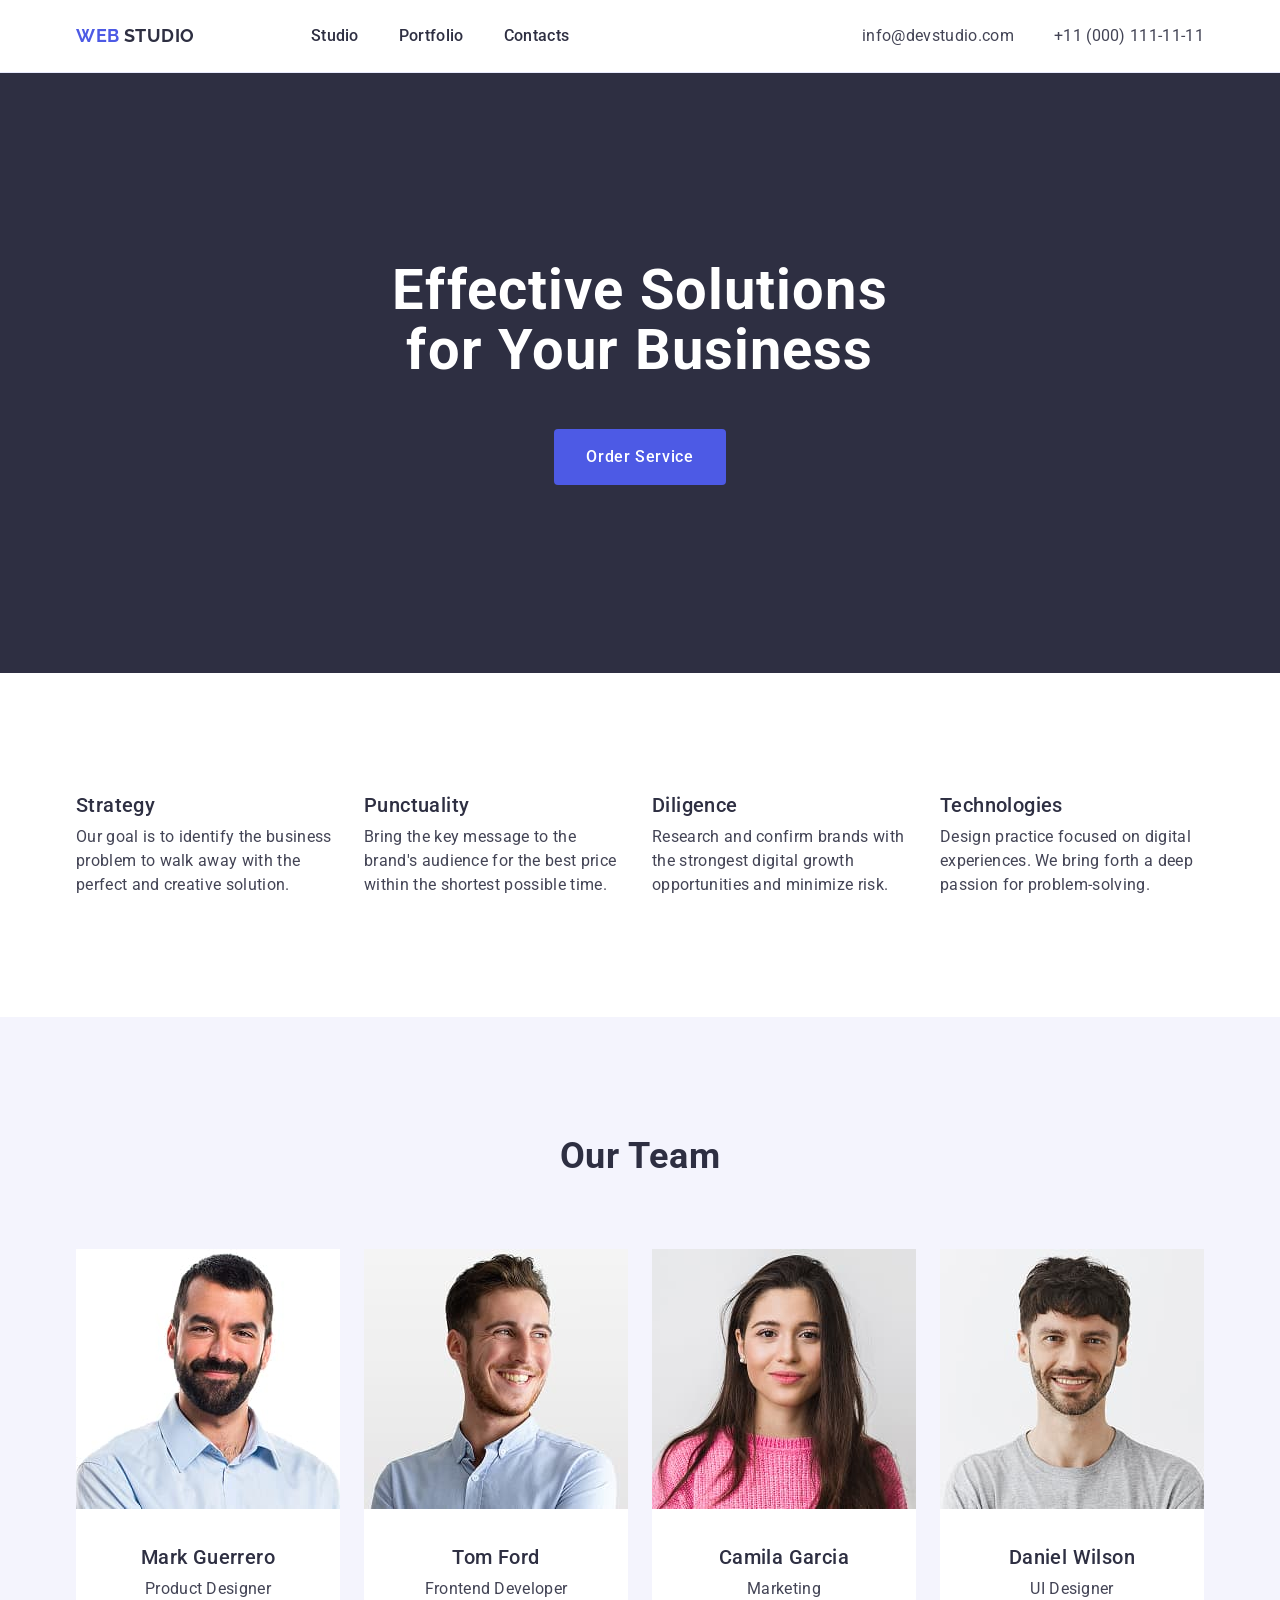
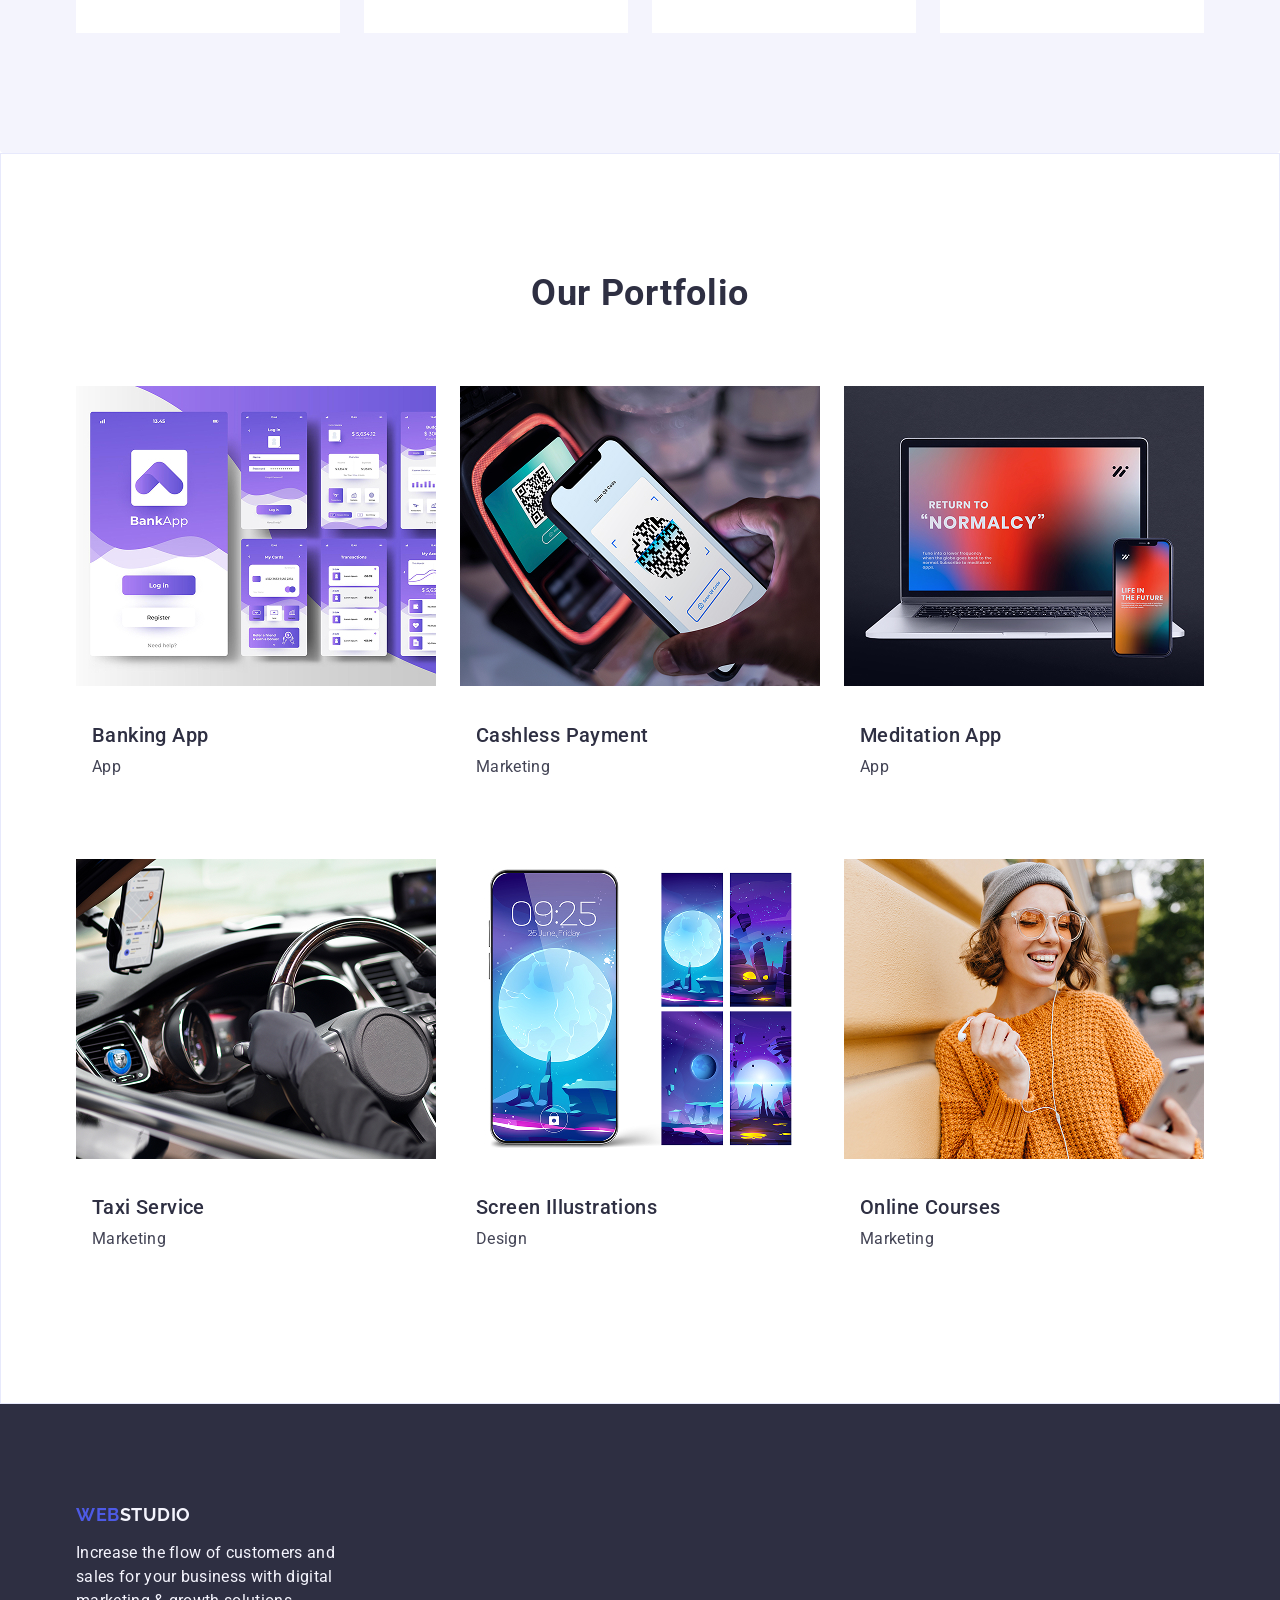
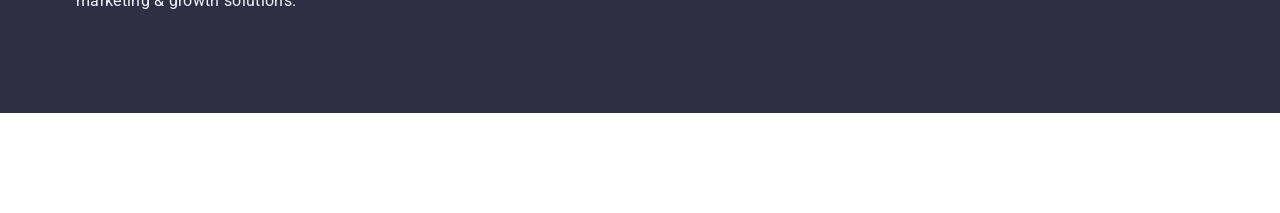
==== commit 5c7b875e: "fix 3 srction" ====
--- a/index.html
+++ b/index.html
@@ -176,14 +176,10 @@
         <p class="portfolio-name">Marketing</p>
       </div>
     </li>
-
   </ul>
   </div>
 </section>
-
-
 </main>
-
   <footer class="page-footer">
   <div class="container">
     <div class="footer-box">
@@ -194,6 +190,5 @@
     </div>
   </div>
   </footer>
-
 </body>
 </html>
--- a/css/styles.css
+++ b/css/styles.css
@@ -265,6 +265,7 @@
     background-color: #f4f4fd;
     padding-top: 120px;
     padding-bottom: 120px;
+    border-radius: 0px 0px 4px 4px;
 }
 .team-all{
     display: flex;
@@ -273,6 +274,7 @@
 .team-back {
     background-color: #fff;
     flex-basis: calc((100% - 72px) / 4);
+    display: block;
 }
 
 .team-box {
@@ -284,8 +286,7 @@
 .portfolio-section {
     padding-bottom: 120px;
     padding-top: 120px;
-
-
+    border: 1px solid #e7e9fc;
 }
 
 .portfolio-box {
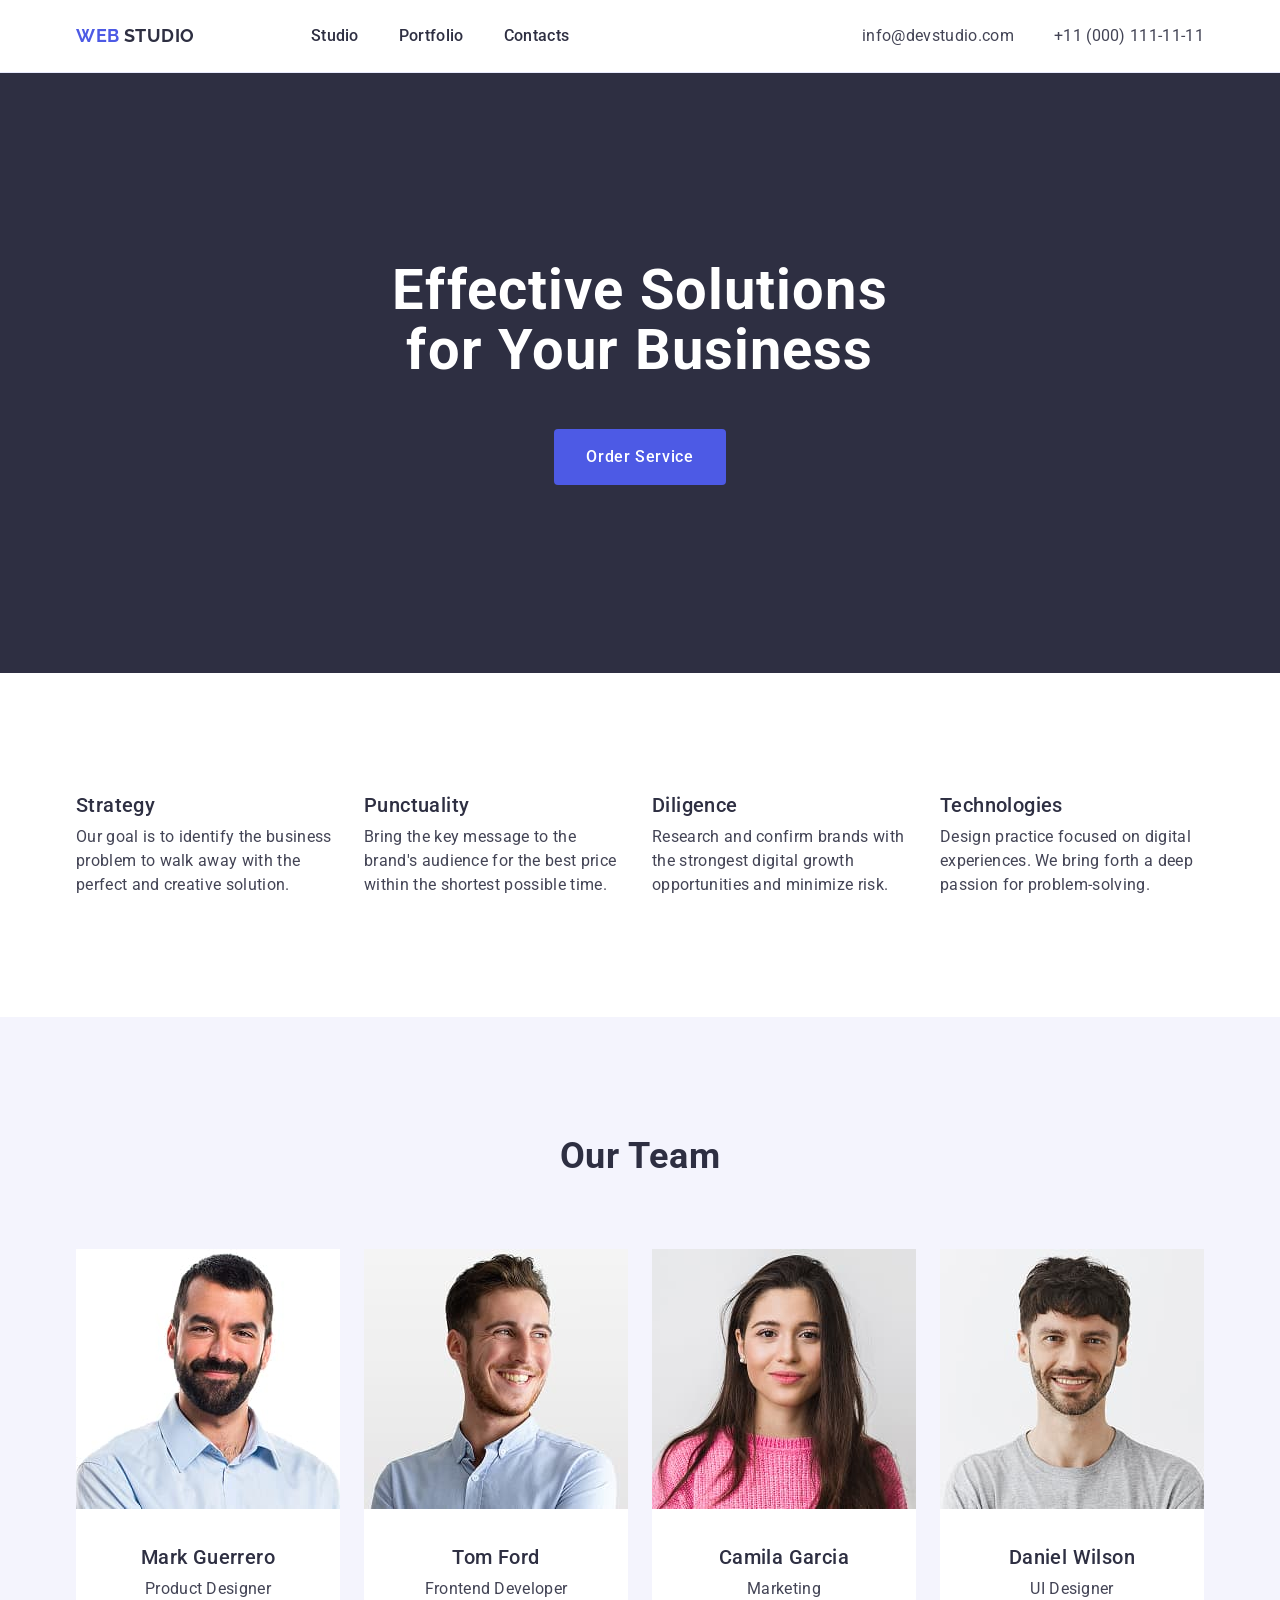
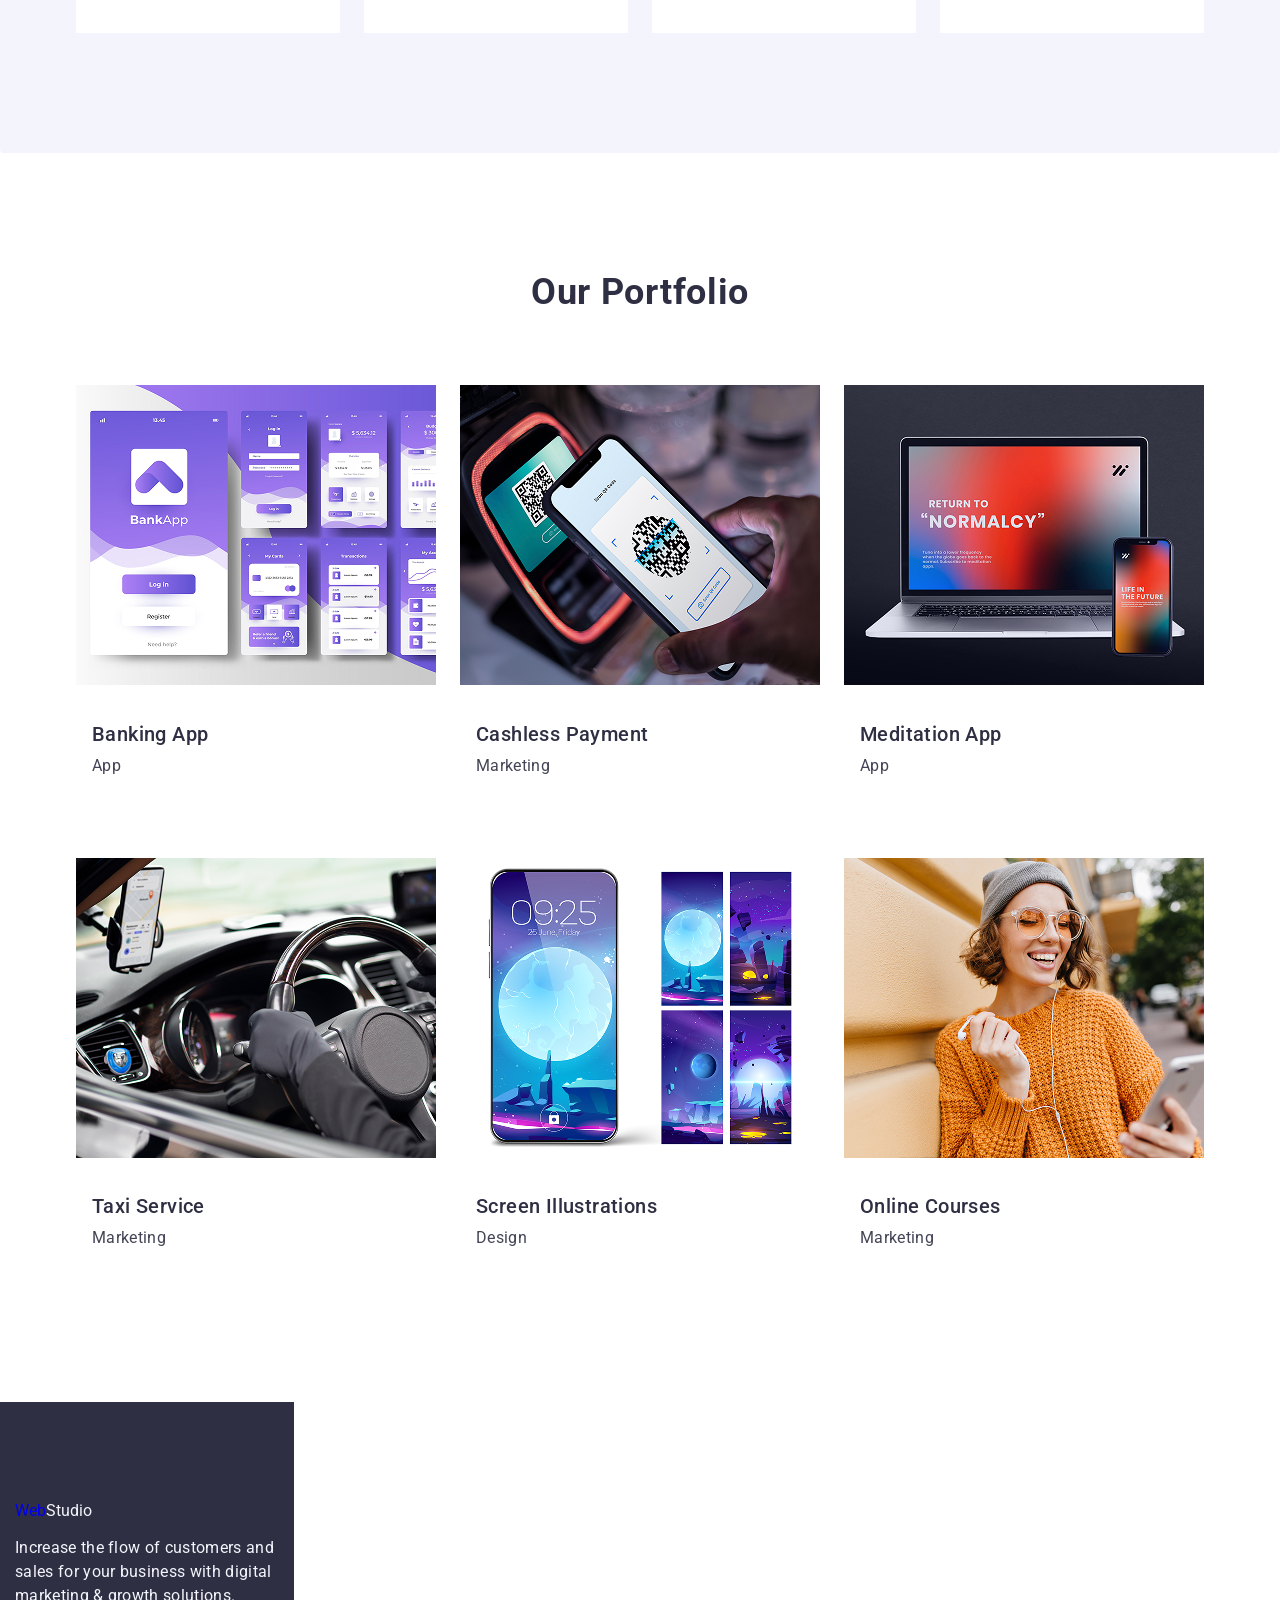
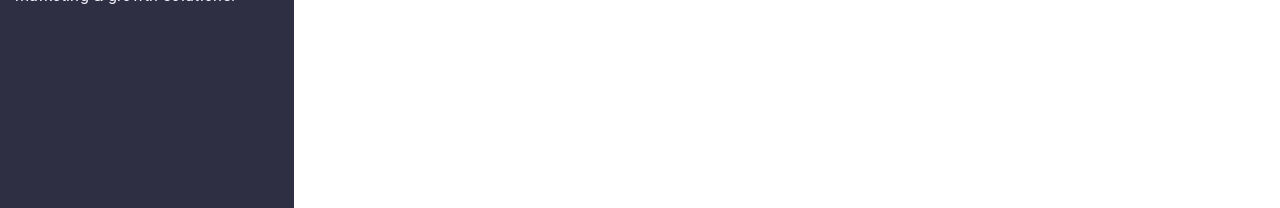
==== commit 707f619f: "footer fix" ====
--- a/index.html
+++ b/index.html
@@ -183,7 +183,7 @@
   <footer class="page-footer">
   <div class="container">
     <div class="footer-box">
-      <a class="logo footer-logo"
+      <a class="footer-logo"
         href="./index.html">Web<span
         class="logo-part">Studio</span></a>
       <p class="footer-text">Increase the flow of customers and sales for your business with digital marketing & growth solutions.</p>
--- a/css/styles.css
+++ b/css/styles.css
@@ -270,11 +270,11 @@
 .team-all{
     display: flex;
     gap: 24px;
+    border-top-right-radius: 0px;
 }
 .team-back {
     background-color: #fff;
     flex-basis: calc((100% - 72px) / 4);
-    display: block;
 }
 
 .team-box {
@@ -286,7 +286,7 @@
 .portfolio-section {
     padding-bottom: 120px;
     padding-top: 120px;
-    border: 1px solid #e7e9fc;
+    
 }
 
 .portfolio-box {
@@ -309,10 +309,11 @@
 .page-footer {
     background: #2e2f42;
     padding-top: 100px;
+    display: inline-block;
     
 }
 
-.logo .footer-logo {
+.footer-logo {
     padding-top: 100px;
     padding-bottom: 100px;
 }
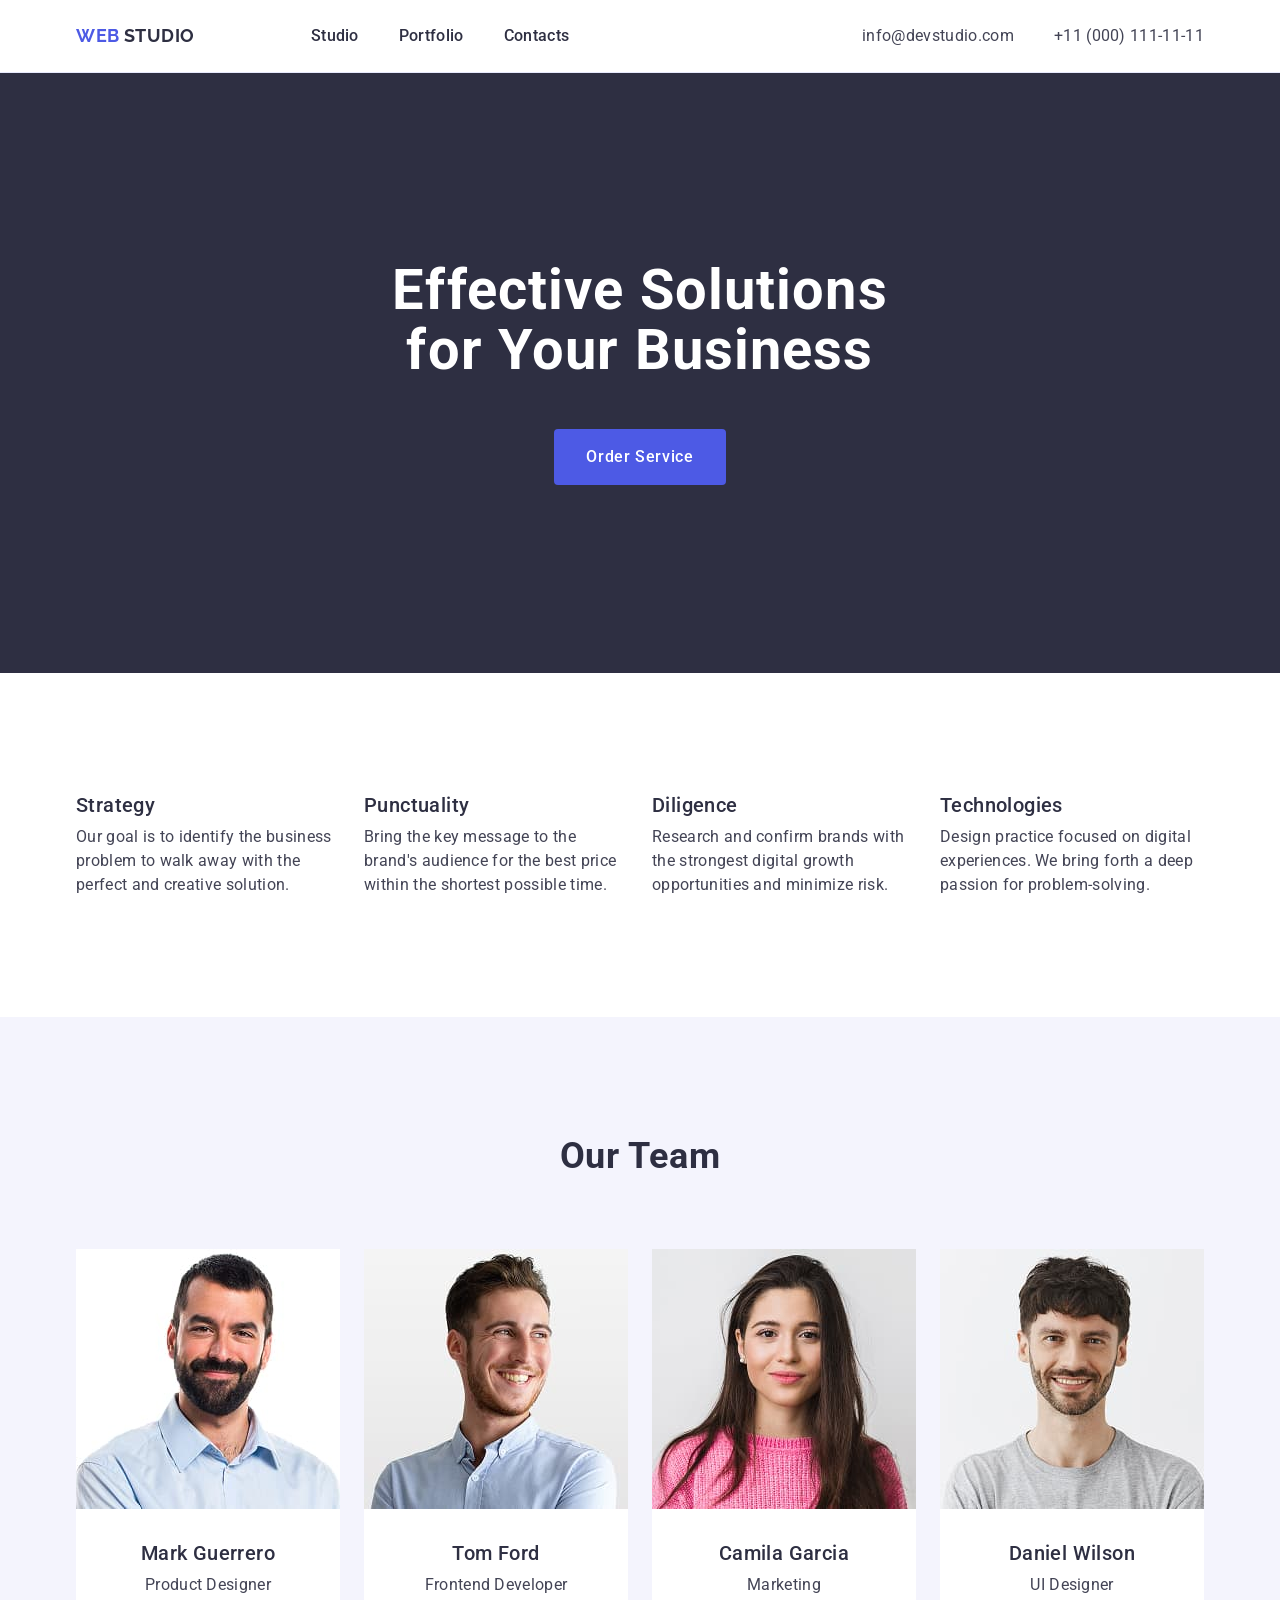
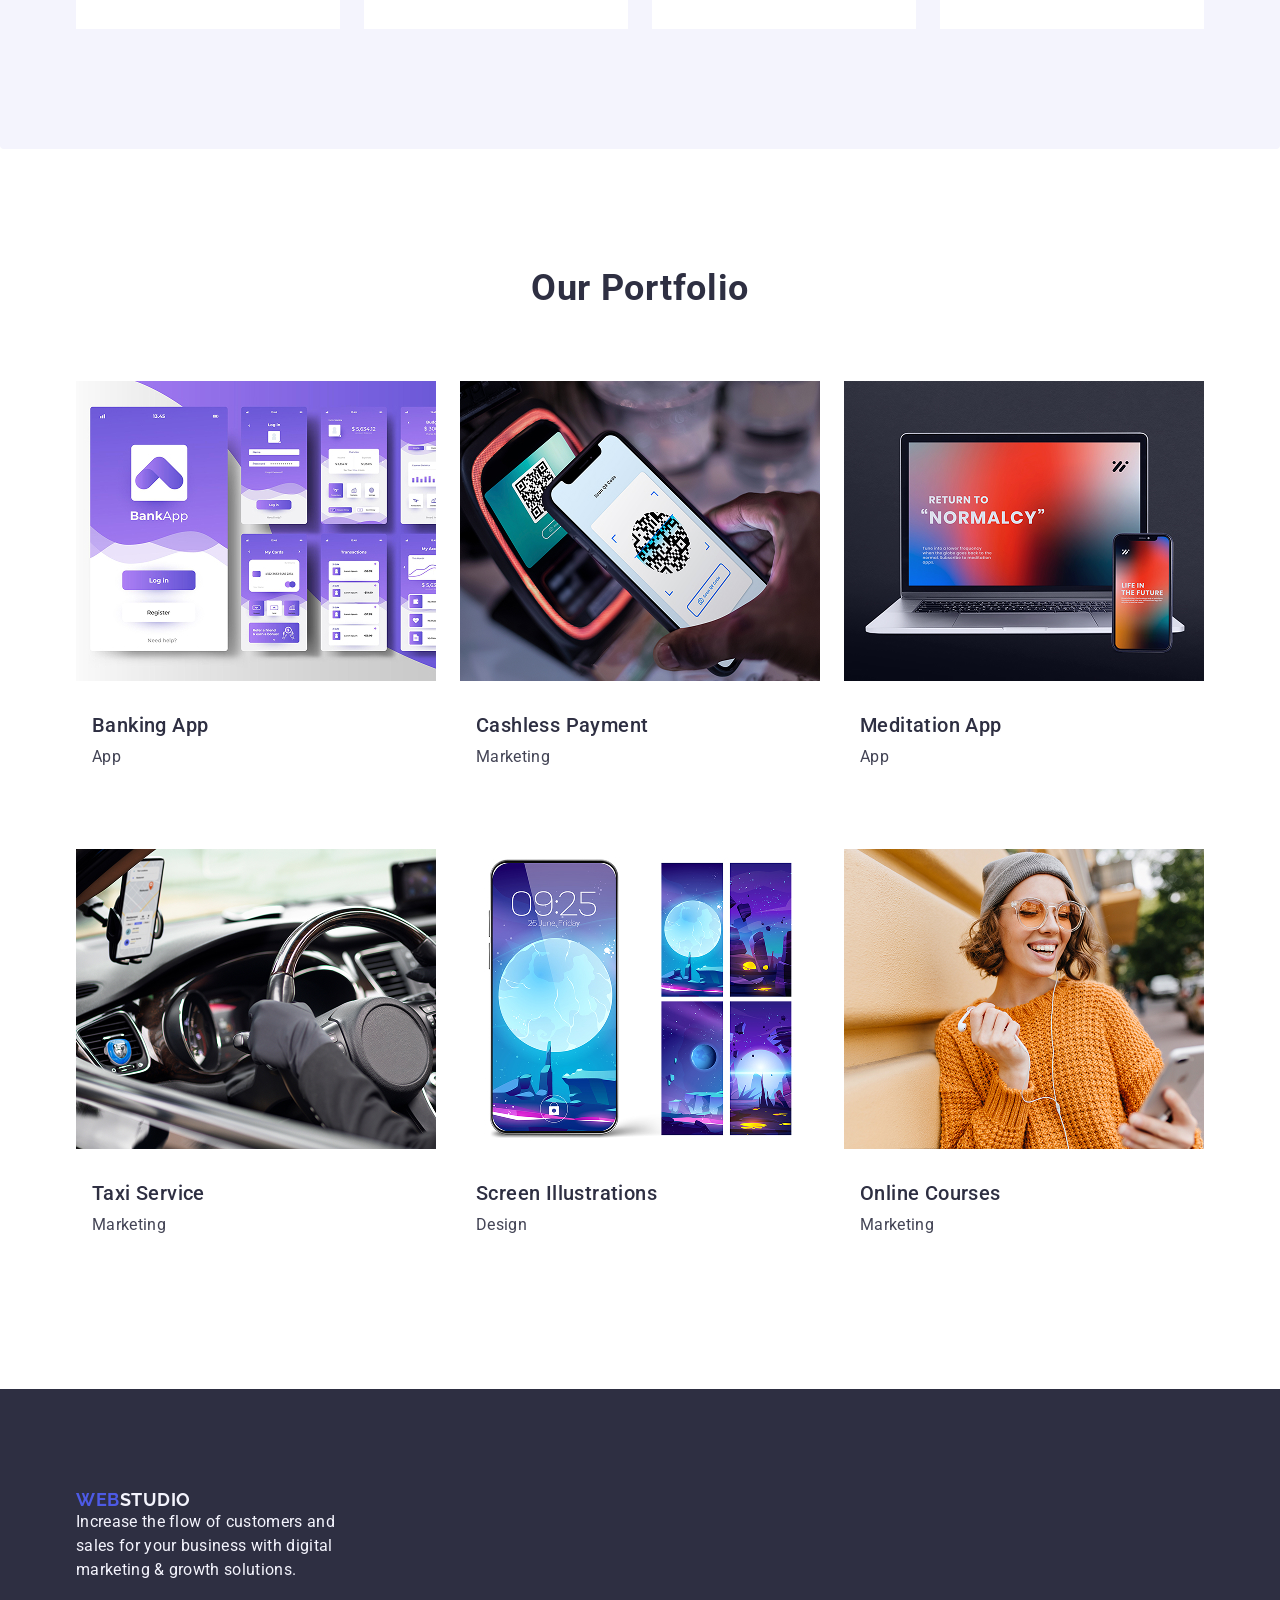
==== commit f326deb6: "footer" ====
--- a/index.html
+++ b/index.html
@@ -180,15 +180,16 @@
   </div>
 </section>
 </main>
-  <footer class="page-footer">
+<footer class="page-footer">
   <div class="container">
-    <div class="footer-box">
-      <a class="footer-logo"
-        href="./index.html">Web<span
-        class="logo-part">Studio</span></a>
-      <p class="footer-text">Increase the flow of customers and sales for your business with digital marketing & growth solutions.</p>
-    </div>
+    <a href="./index.html" class="footer-logo logo">
+      Web<span class="logo-part">Studio</span>
+    </a>
+    <p class="footer-text">
+      Increase the flow of customers and sales for your business with digital marketing & growth solutions.
+    </p>
   </div>
-  </footer>
+</footer>
+
 </body>
 </html>
--- a/css/styles.css
+++ b/css/styles.css
@@ -2,7 +2,9 @@
 p,h1,h2,h3,h4,h5,h6 {
     margin: 0;
 }
-
+img {
+    display: block;
+}
 *,
 *::before,
 *::after {
@@ -296,7 +298,7 @@
 }
 
 .portfolio-all {
-display: flex;
+   display: flex;
 flex-wrap: wrap ;
 gap: 48px 24px;
 }
@@ -308,23 +310,21 @@
 
 .page-footer {
     background: #2e2f42;
-    padding-top: 100px;
-    display: inline-block;
-    
-}
-
-.footer-logo {
+    display: flex;
     padding-top: 100px;
     padding-bottom: 100px;
+}
+
+.footer-logo {
+display: inline-block;
 }
 
 .footer-text {
     color: #f4f4fd;  
     max-width: 264px;
     margin-top: 16px;
-    margin-bottom: 100px;
-    padding-bottom: 100px;
-}
-
-
-
+    margin: 0;
+}
+
+
+
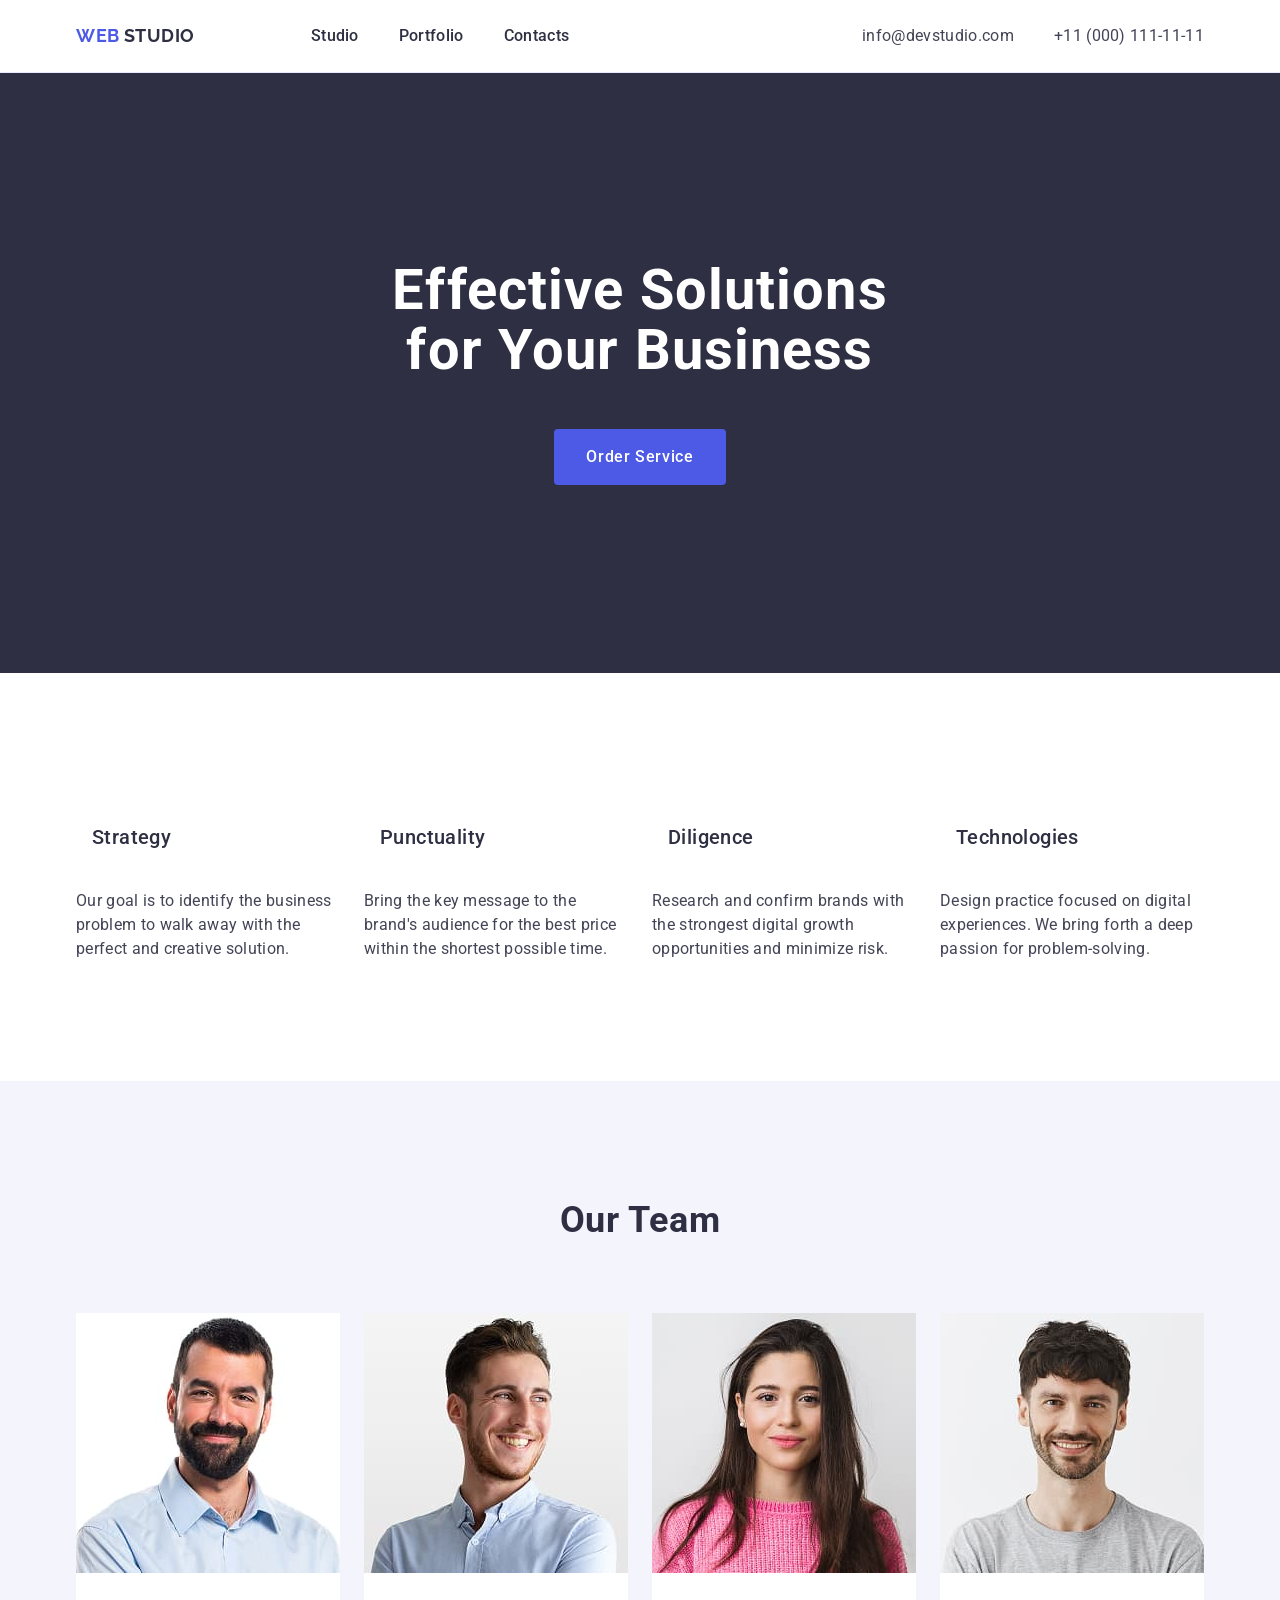
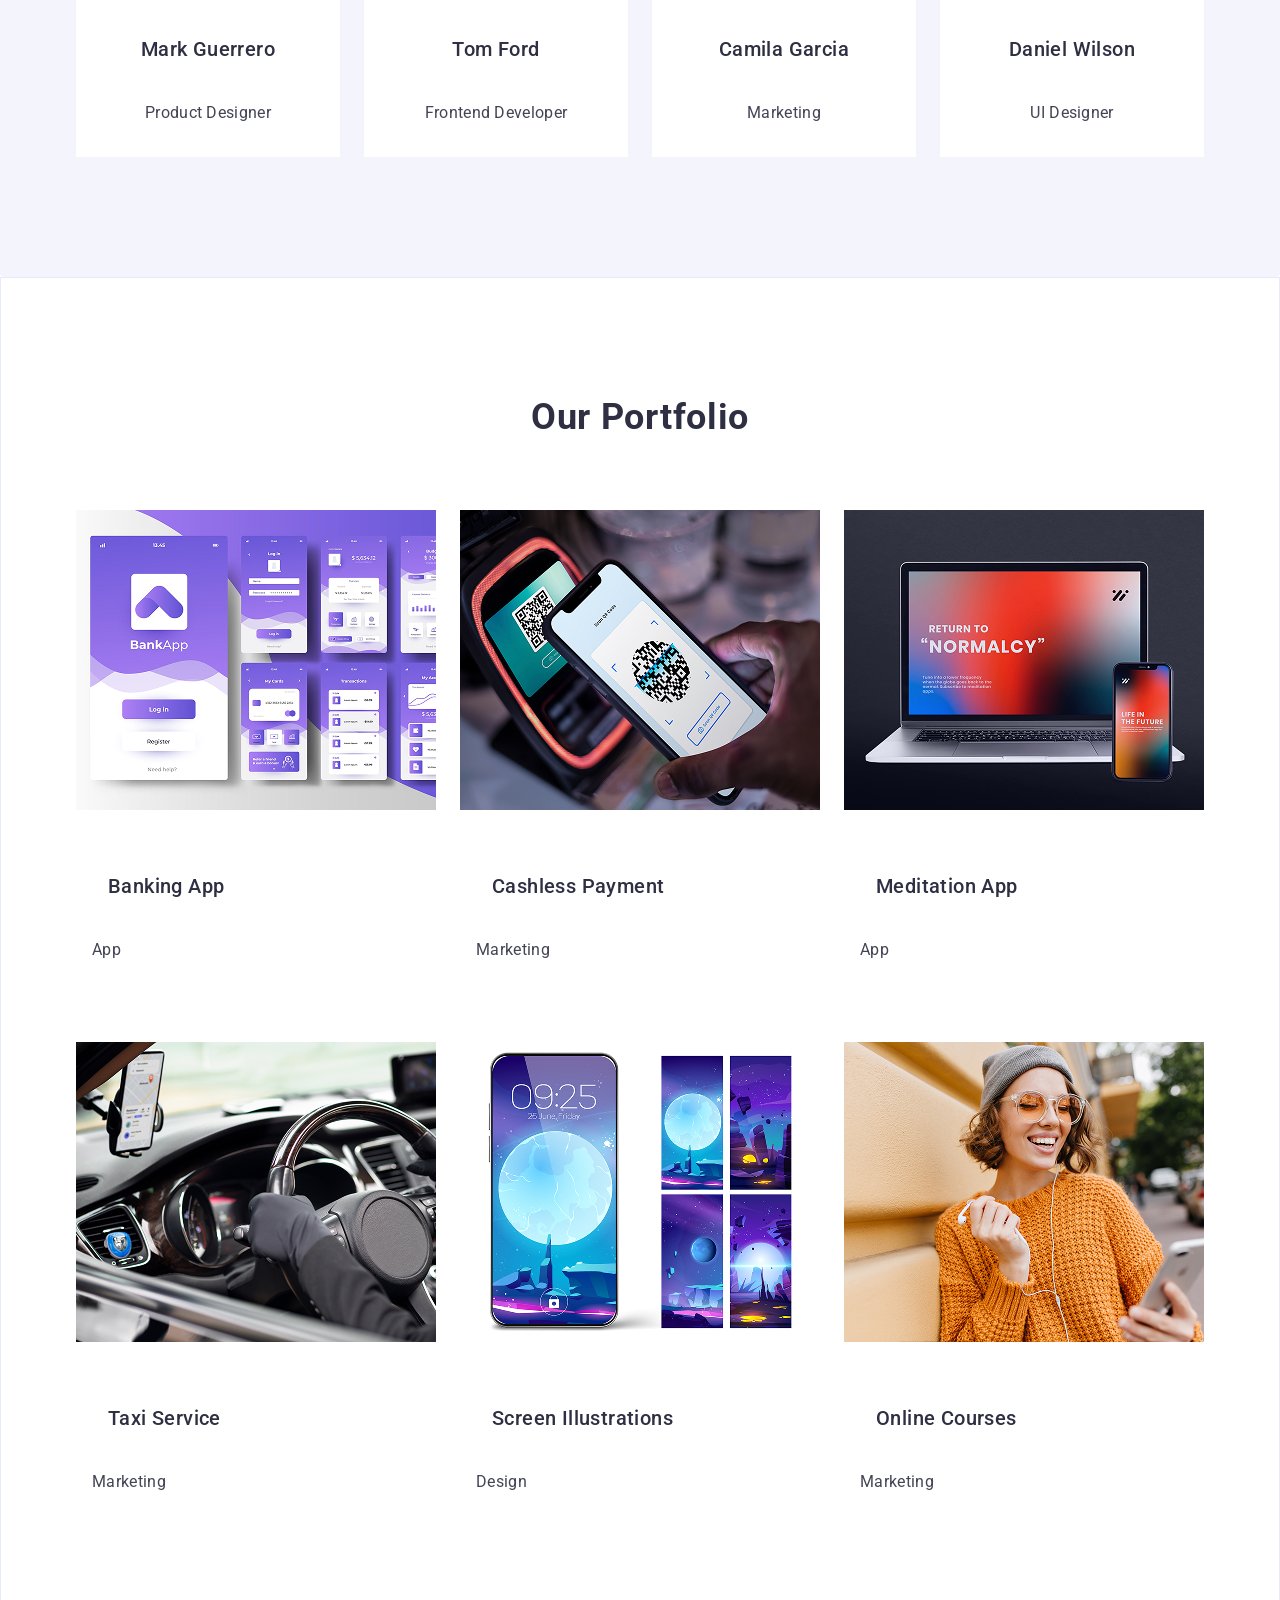
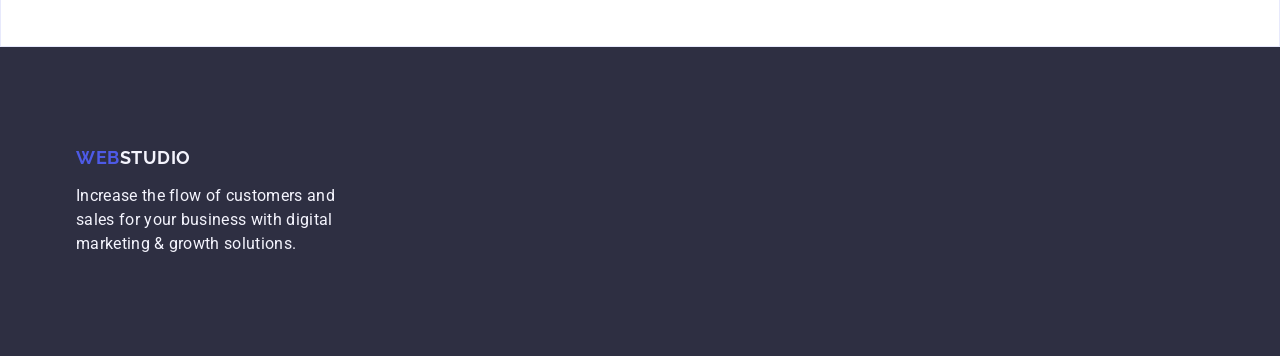
==== commit e193b5f4: "fix4cection" ====
--- a/index.html
+++ b/index.html
@@ -120,7 +120,6 @@
 </div>
 </section>
 
-
 <section class="portfolio-section">
   <div class="container">
   <h2 class="portfolio-style">Our Portfolio</h2>
--- a/css/styles.css
+++ b/css/styles.css
@@ -232,6 +232,7 @@
 padding-bottom: 120px;
 }
 
+/* Portfolio */
 
 .portfolio-discription,
 .team-chapter,
@@ -242,7 +243,7 @@
     letter-spacing: 0.02em;
     color: #2e2f42;
     margin-bottom: 8px;
-
+    padding: 32px 16px;
 }
 
 .portfolio-name,
@@ -273,6 +274,7 @@
     display: flex;
     gap: 24px;
     border-top-right-radius: 0px;
+    border-radius: 0px 0px 4px 4px;
 }
 .team-back {
     background-color: #fff;
@@ -283,12 +285,14 @@
     padding-top: 32px;
     padding-bottom: 32px;
     text-align: center;
-}
+    border-radius: 0px 0px 4px 4px;
+}
+/*  */
 
 .portfolio-section {
     padding-bottom: 120px;
     padding-top: 120px;
-    
+    border: 1px solid #e7e9fc;
 }
 
 .portfolio-box {
@@ -308,6 +312,7 @@
     flex-basis: ((100% - 48px) / 3);
 }
 
+/*   */
 .page-footer {
     background: #2e2f42;
     display: flex;
@@ -317,12 +322,12 @@
 
 .footer-logo {
 display: inline-block;
+margin-bottom: 16px;
 }
 
 .footer-text {
     color: #f4f4fd;  
     max-width: 264px;
-    margin-top: 16px;
     margin: 0;
 }
 
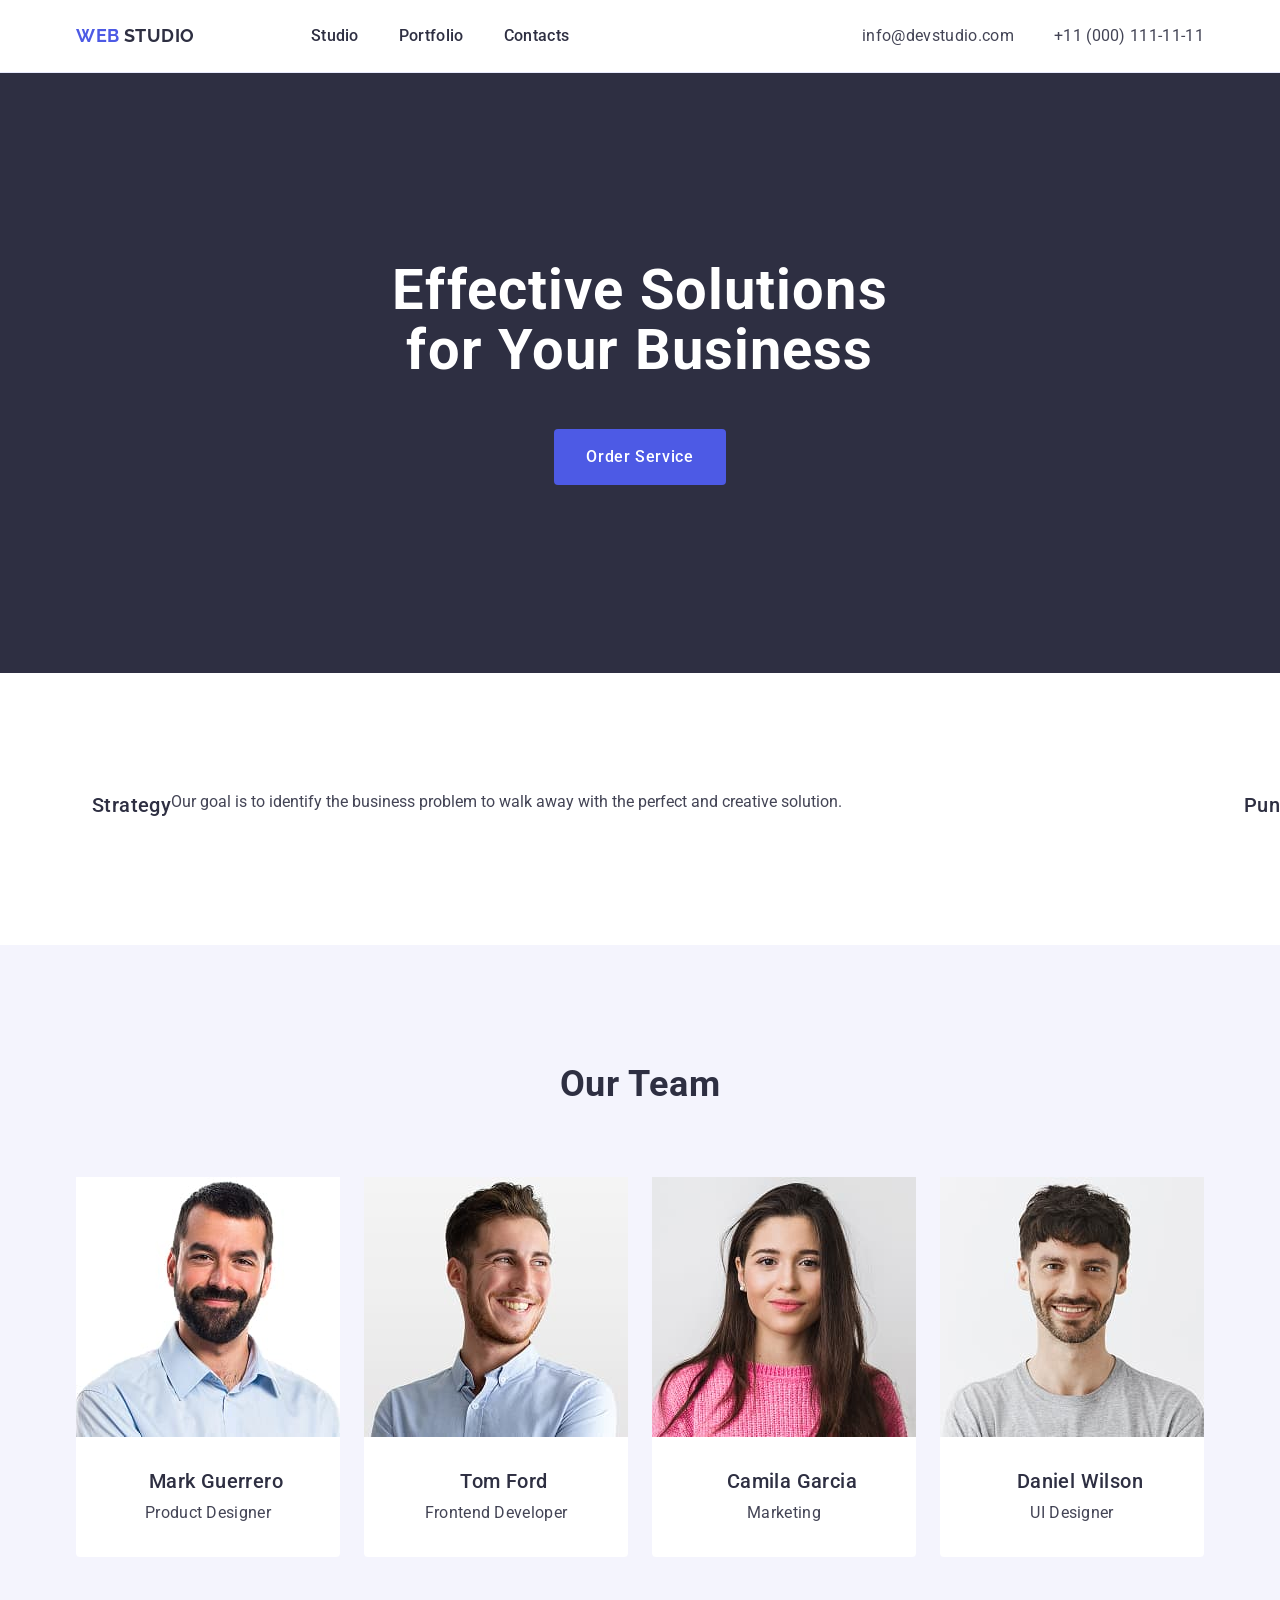
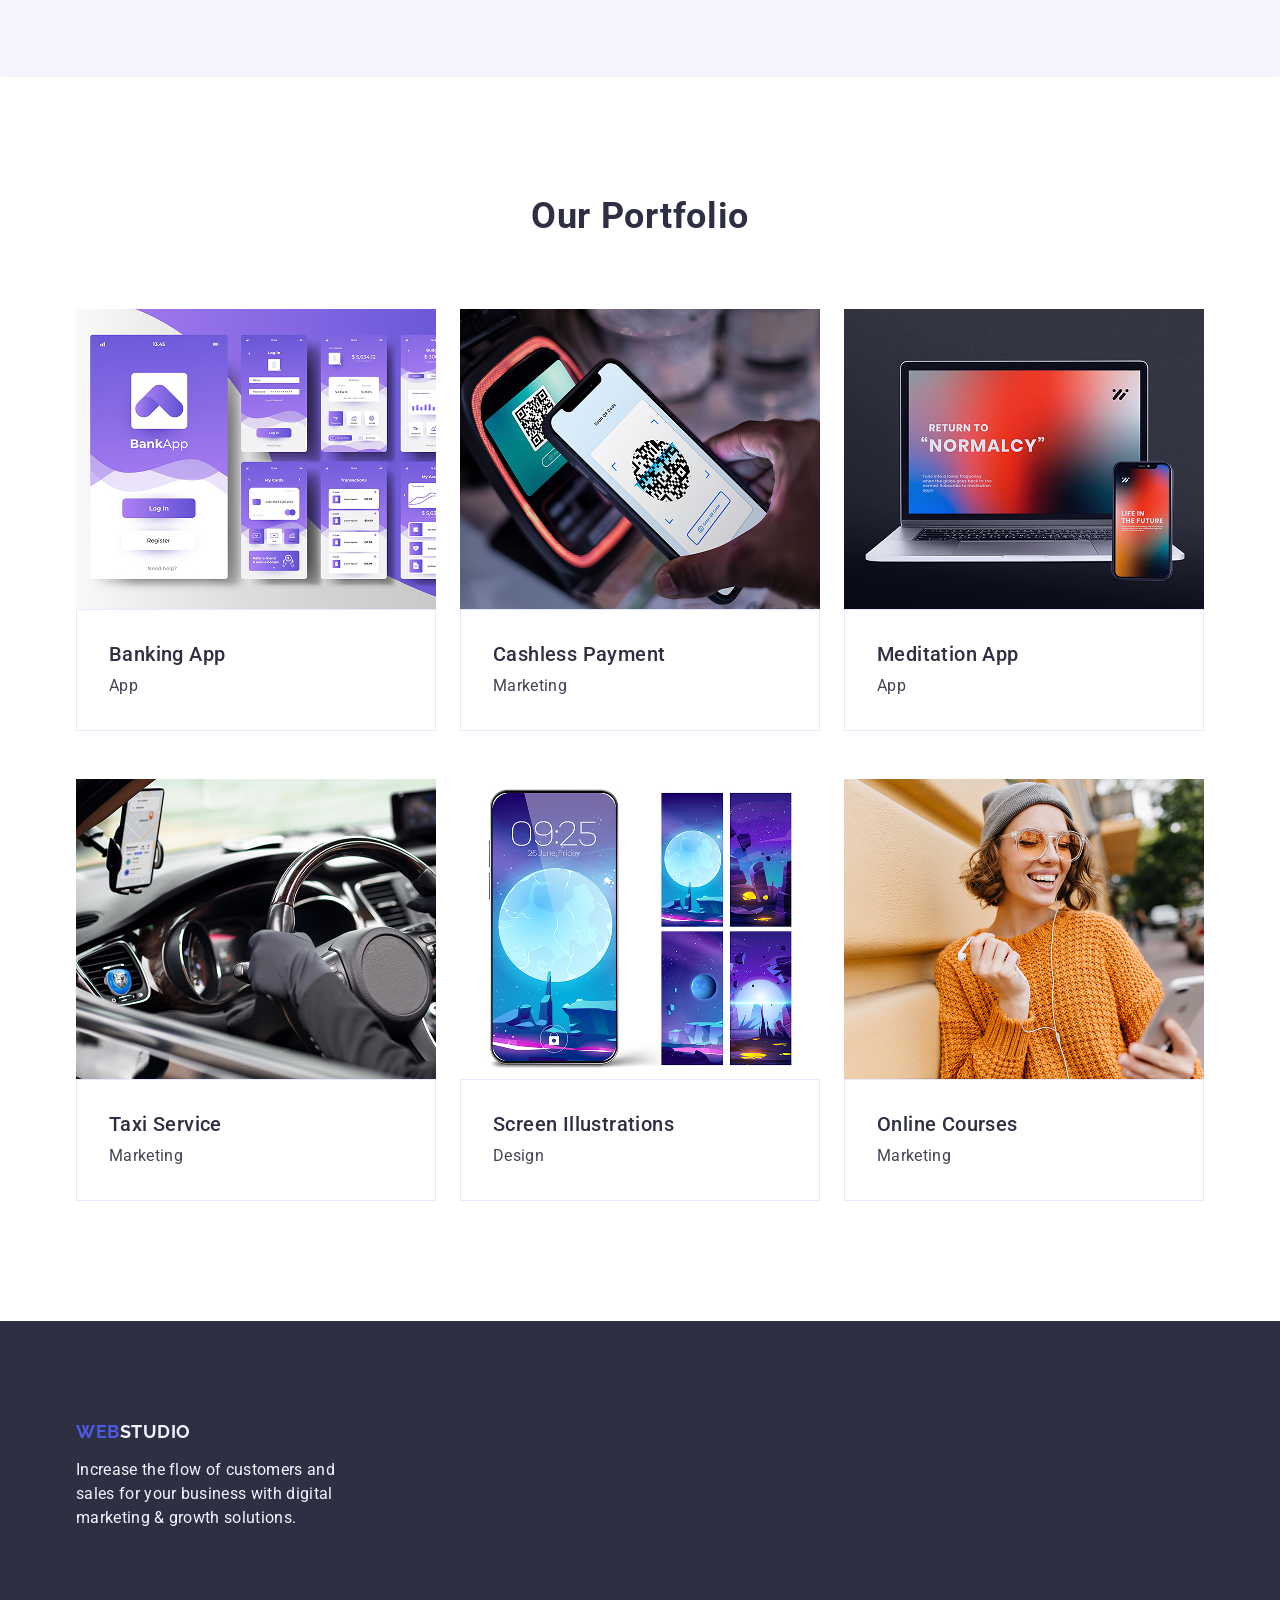
==== commit 950e3f53: "with gpt" ====
--- a/index.html
+++ b/index.html
@@ -78,7 +78,6 @@
   </ul>
   </div>
 </section>
-
 
 <section class="team-section">
 <div class="container">
--- a/css/styles.css
+++ b/css/styles.css
@@ -36,7 +36,7 @@
     margin: 0 auto;
 }
 
-.future-container.container {
+.container .future-container {
 min-width: 1128px;
 }
 
@@ -200,7 +200,6 @@
 display: flex;
 align-items: baseline;
 gap: 24px;
-
 }
 
 .main-button:hover,
@@ -211,6 +210,7 @@
 .future-container {
     margin-right: 0;
     flex-basis: calc((100% - 72px) / 4);
+    display: flex;
 }
 
 /* Тексти */
@@ -230,6 +230,8 @@
 .text-advantages-section {
 padding-top: 120px;
 padding-bottom: 120px;
+border-top: none;
+    color: #434455;
 }
 
 /* Portfolio */
@@ -243,11 +245,18 @@
     letter-spacing: 0.02em;
     color: #2e2f42;
     margin-bottom: 8px;
-    padding: 32px 16px;
-}
-
-.portfolio-name,
-.text-advantages,
+    padding-left: 16px;
+
+}
+
+.portfolio-name {
+    font-weight: 400;
+    font-size: 16px;
+    line-height: 1.5;
+    letter-spacing: 0.02em;
+    padding-left: 16px;
+}
+
 .team-name,
 .footer-text {
     font-weight: 400;
@@ -273,43 +282,41 @@
 .team-all{
     display: flex;
     gap: 24px;
-    border-top-right-radius: 0px;
     border-radius: 0px 0px 4px 4px;
 }
 .team-back {
     background-color: #fff;
     flex-basis: calc((100% - 72px) / 4);
+    border-radius: 0px 0px 4px 4px;
 }
 
 .team-box {
-    padding-top: 32px;
-    padding-bottom: 32px;
     text-align: center;
-    border-radius: 0px 0px 4px 4px;
+    padding: 32px 16px
 }
 /*  */
 
 .portfolio-section {
     padding-bottom: 120px;
     padding-top: 120px;
+
+}
+
+.portfolio-box {
     border: 1px solid #e7e9fc;
-}
-
-.portfolio-box {
-    padding-top: 32px;
-    padding-bottom: 32px;
-    padding-left: 16px;
-}
+    padding: 32px 16px;
+}
+
 
 .portfolio-all {
-   display: flex;
-flex-wrap: wrap ;
+    display: flex;
+    flex-wrap: wrap ;
 gap: 48px 24px;
 }
 
 .back-portfolio {
     background: #fff;
-    flex-basis: ((100% - 48px) / 3);
+    flex-basis: calc ((100% - 48px) / 3);
 }
 
 /*   */
